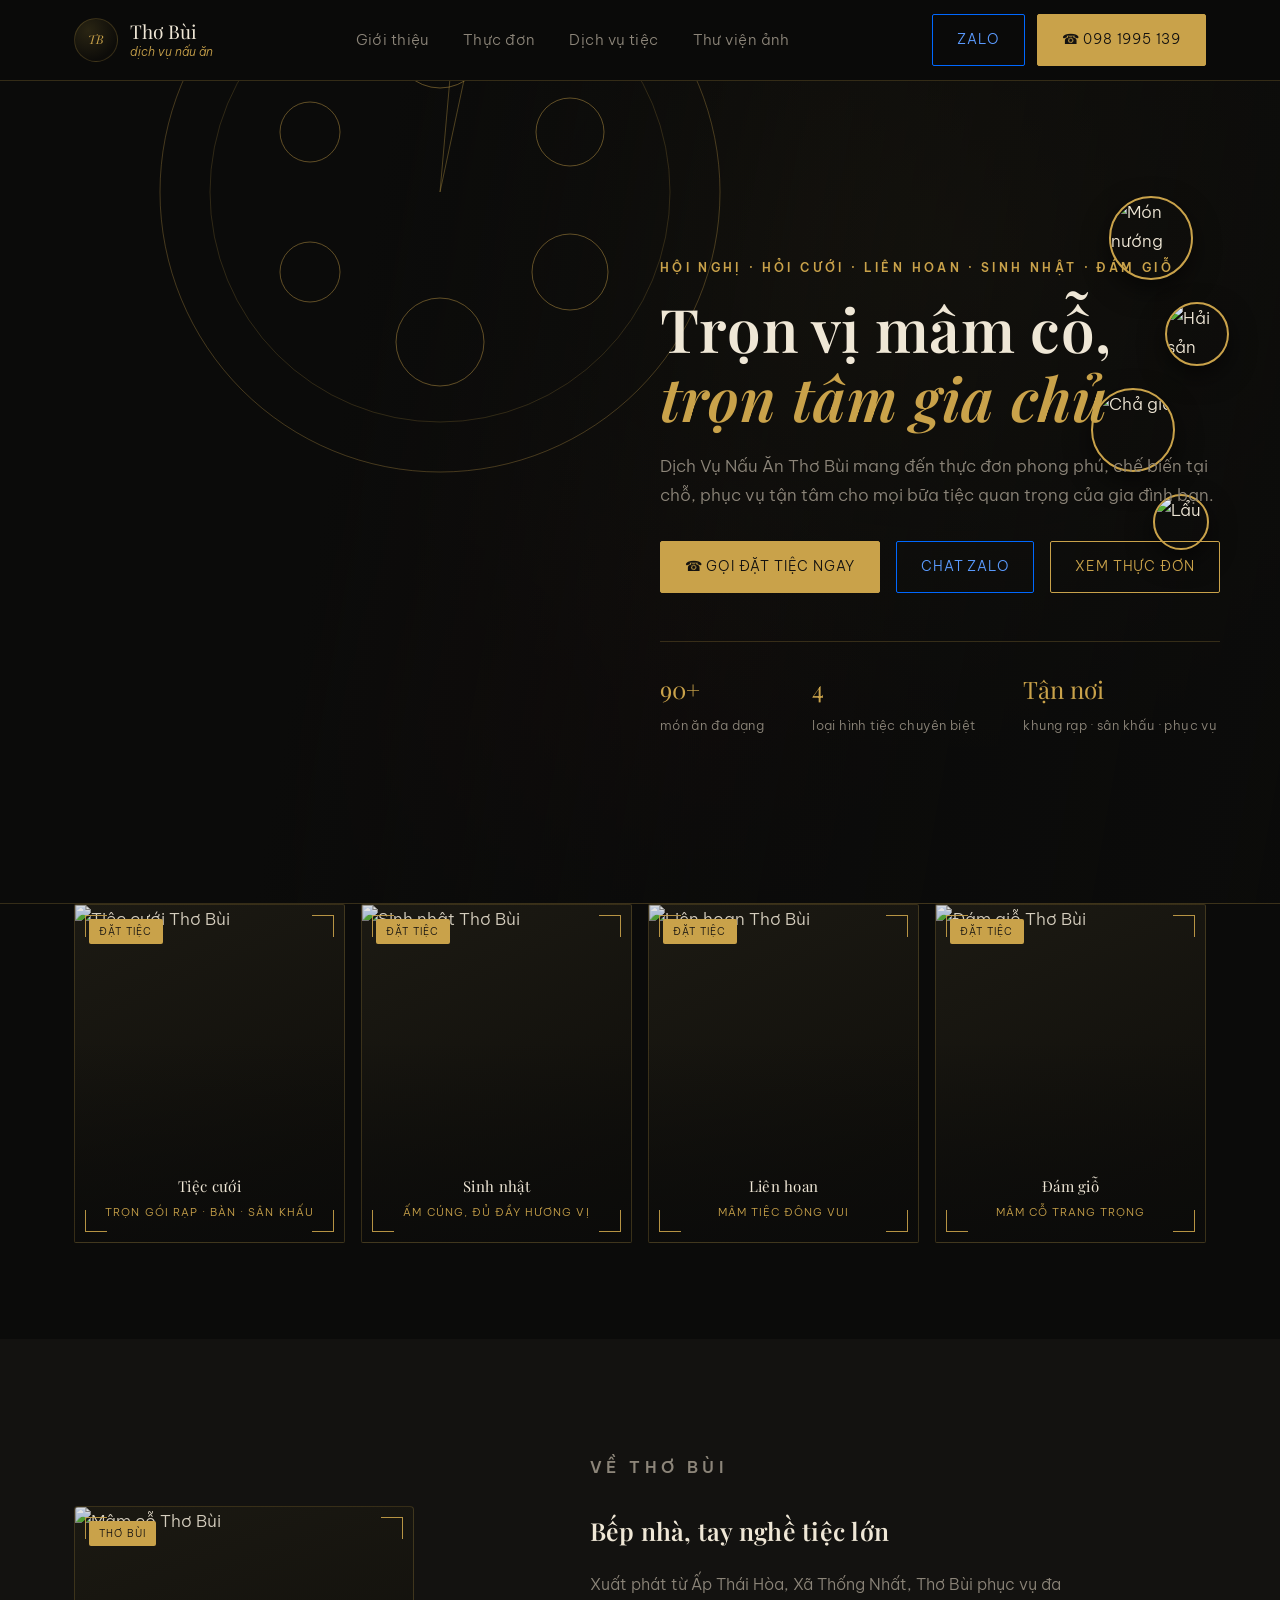
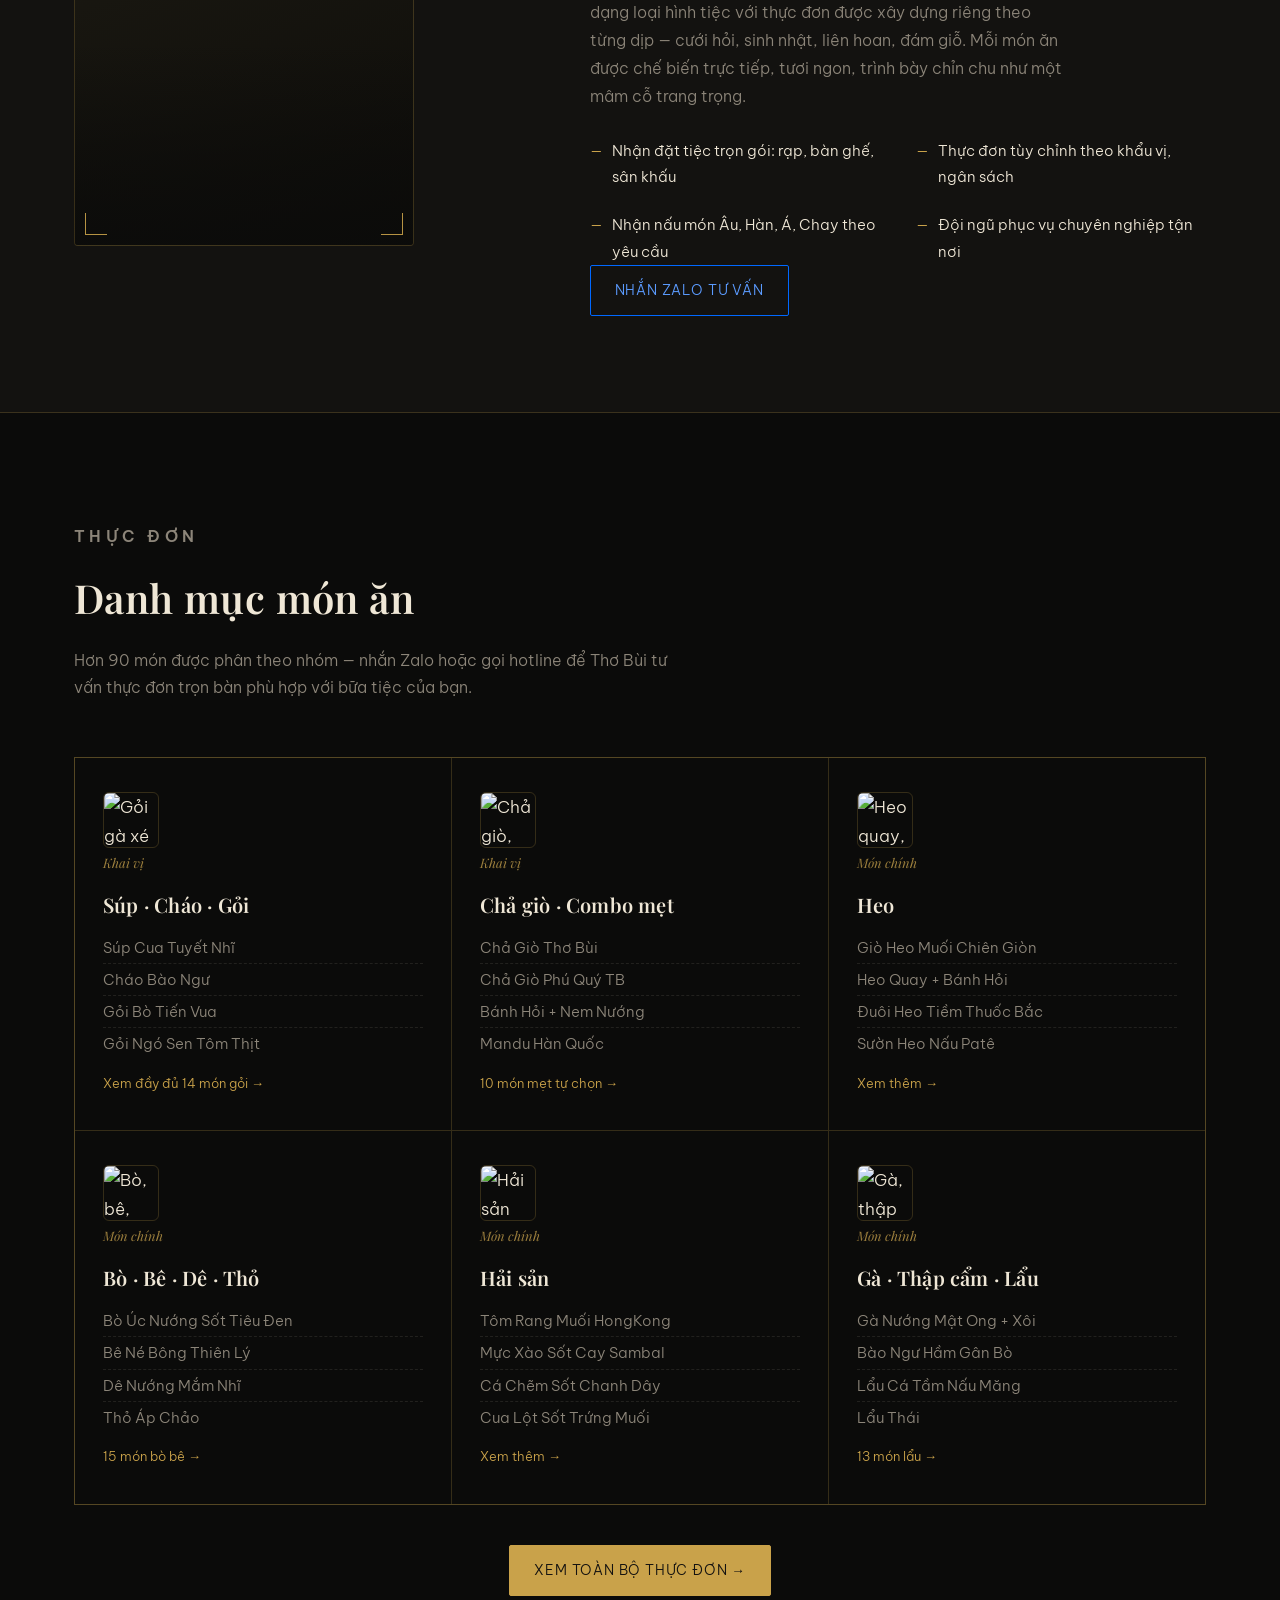
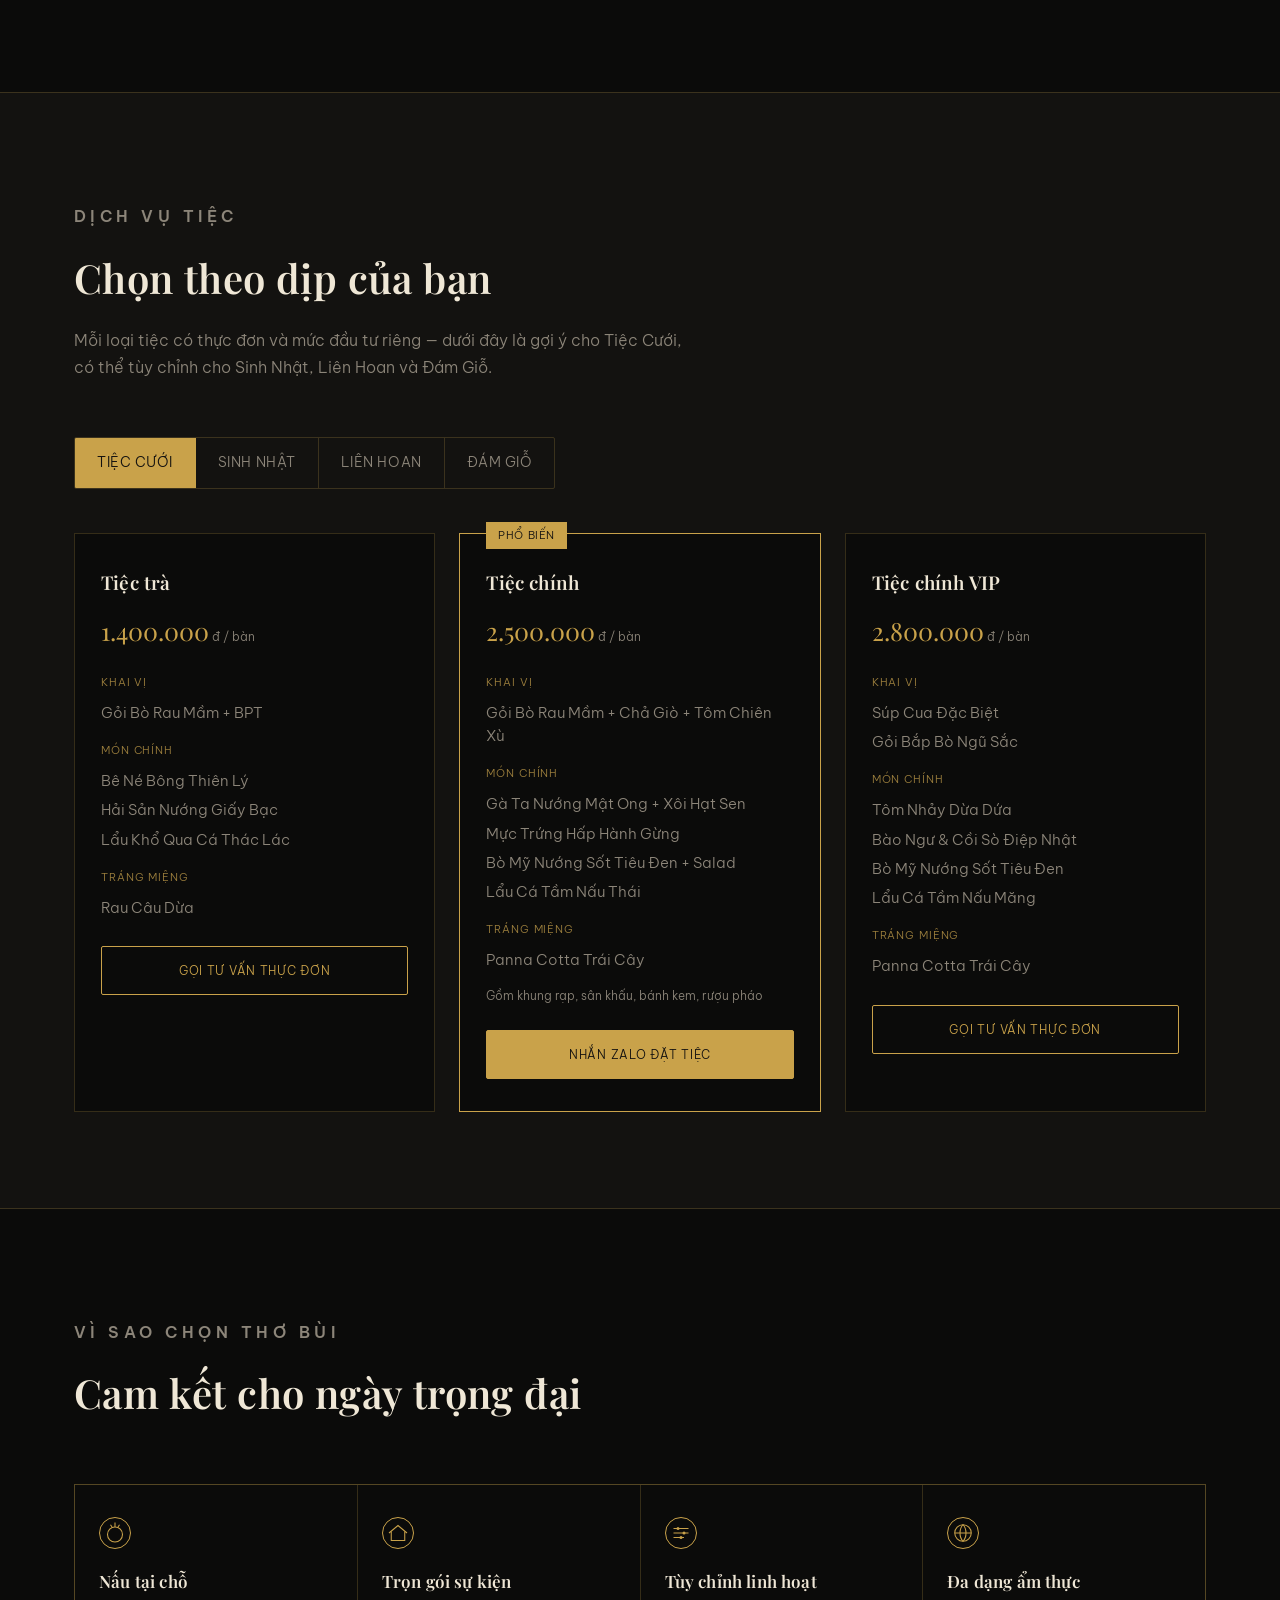
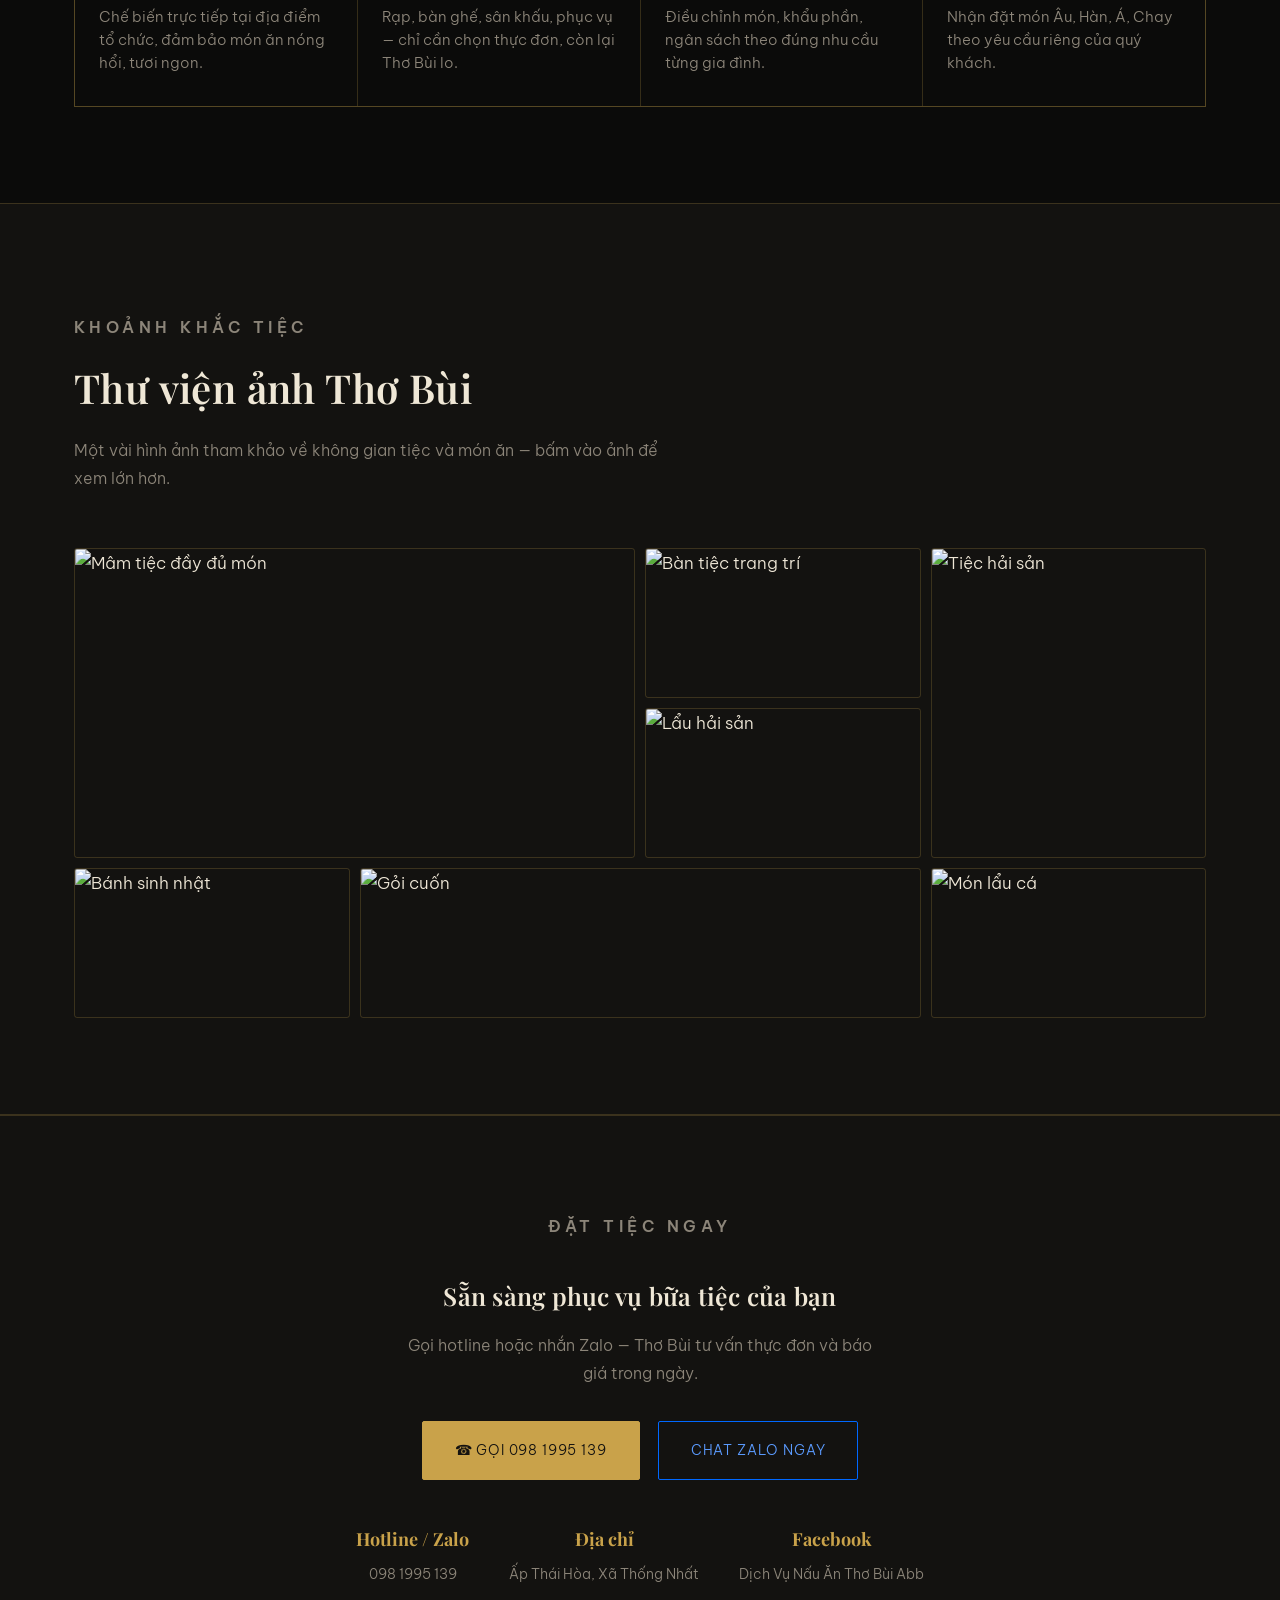
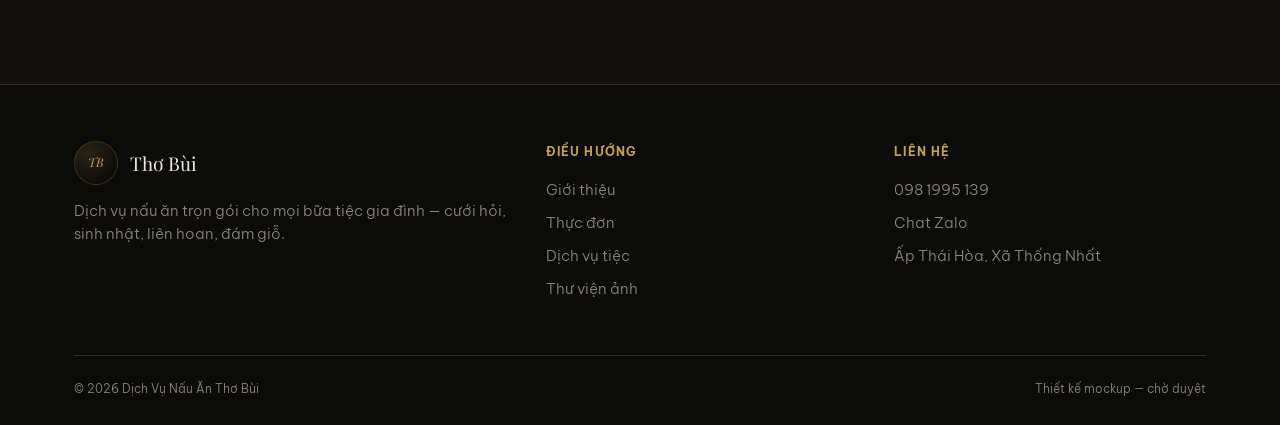
==== index.html @ a36a438a "Add files via upload" ====
<!DOCTYPE html>
<html lang="vi">
<head>
<meta charset="UTF-8">
<meta name="viewport" content="width=device-width, initial-scale=1.0">
<title>Thơ Bùi — Dịch vụ nấu ăn</title>
<link rel="icon" href="data:image/svg+xml,%3Csvg xmlns='http://www.w3.org/2000/svg' viewBox='0 0 100 100'%3E%3Crect width='100' height='100' rx='20' fill='%230d0c09'/%3E%3Ctext x='50' y='68' font-size='52' text-anchor='middle' font-family='Georgia,serif' fill='%23c9a24a'%3ET%3C/text%3E%3C/svg%3E">
<link rel="preconnect" href="https://fonts.googleapis.com">
<link href="https://fonts.googleapis.com/css2?family=Playfair+Display:ital,wght@0,500;0,600;0,700;1,500&family=Be+Vietnam+Pro:wght@300;400;500;600;700&display=swap" rel="stylesheet">
<link rel="stylesheet" href="css/style.css">
</head>
<body>

<header>
  <div class="nav wrap">
    <div class="brand">
      <div class="brand-mark"><div class="logo-mono"><svg viewBox="0 0 40 40" xmlns="http://www.w3.org/2000/svg"><text x="20" y="27" text-anchor="middle" font-family="Playfair Display, serif" font-size="18" font-style="italic" fill="#c9a24a">TB</text></svg></div></div>
      <div class="brand-text">Thơ Bùi<span>dịch vụ nấu ăn</span></div>
    </div>
    <nav class="menu" id="mobileMenu">
      <a href="#about">Giới thiệu</a>
      <a href="menu.html">Thực đơn</a>
      <a href="#services">Dịch vụ tiệc</a>
      <a href="#gallery">Thư viện ảnh</a>
    </nav>
    <div class="nav-cta">
      <a class="btn zalo" href="https://zalo.me/0981995139">Zalo</a>
      <a class="btn filled" href="tel:0981995139">☎ 098 1995 139</a>
    </div>
    <button class="icon-menu" id="menuToggle">☰</button>
  </div>
</header>

<section class="hero">
  <div class="hero-photo-bg"><img src="https://images.pexels.com/photos/36453174/pexels-photo-36453174.jpeg?auto=compress&cs=tinysrgb&w=1600" alt="Mâm tiệc Thơ Bùi"></div>
  <div class="hero-float-badges">
    <div class="float-badge"><img src="https://images.pexels.com/photos/33999512/pexels-photo-33999512.png?auto=compress&cs=tinysrgb&w=300" alt="Món nướng"></div>
    <div class="float-badge"><img src="https://images.pexels.com/photos/5949003/pexels-photo-5949003.jpeg?auto=compress&cs=tinysrgb&w=300" alt="Hải sản"></div>
    <div class="float-badge"><img src="https://images.pexels.com/photos/840216/pexels-photo-840216.jpeg?auto=compress&cs=tinysrgb&w=300" alt="Chả giò"></div>
    <div class="float-badge"><img src="https://images.pexels.com/photos/35471645/pexels-photo-35471645.jpeg?auto=compress&cs=tinysrgb&w=300" alt="Lẩu"></div>
  </div>
  <div class="grain"></div>
  <svg class="tray-motif" viewBox="0 0 600 600" fill="none" xmlns="http://www.w3.org/2000/svg" aria-hidden="true">
    <circle cx="300" cy="300" r="280" stroke="#c9a24a" stroke-opacity="0.35" stroke-width="1"/>
    <circle cx="300" cy="300" r="230" stroke="#c9a24a" stroke-opacity="0.22" stroke-width="1"/>
    <circle cx="300" cy="150" r="46" stroke="#c9a24a" stroke-opacity="0.5" stroke-width="1"/>
    <circle cx="430" cy="240" r="34" stroke="#c9a24a" stroke-opacity="0.5" stroke-width="1"/>
    <circle cx="430" cy="380" r="38" stroke="#c9a24a" stroke-opacity="0.5" stroke-width="1"/>
    <circle cx="300" cy="450" r="44" stroke="#c9a24a" stroke-opacity="0.5" stroke-width="1"/>
    <circle cx="170" cy="380" r="30" stroke="#c9a24a" stroke-opacity="0.5" stroke-width="1"/>
    <circle cx="170" cy="240" r="30" stroke="#c9a24a" stroke-opacity="0.5" stroke-width="1"/>
    <line x1="300" y1="300" x2="330" y2="160" stroke="#c9a24a" stroke-opacity="0.4" stroke-width="1"/>
    <line x1="300" y1="300" x2="313" y2="152" stroke="#c9a24a" stroke-opacity="0.4" stroke-width="1"/>
  </svg>
  <div class="wrap hero-inner">
    <p class="eyebrow">Hội nghị · Hỏi cưới · Liên hoan · Sinh nhật · Đám giỗ</p>
    <h1>Trọn vị mâm cỗ,<br><em>trọn tâm gia chủ</em></h1>
    <p class="lead">Dịch Vụ Nấu Ăn Thơ Bùi mang đến thực đơn phong phú, chế biến tại chỗ, phục vụ tận tâm cho mọi bữa tiệc quan trọng của gia đình bạn.</p>
    <div class="hero-actions">
      <a class="btn filled" href="tel:0981995139">☎ Gọi đặt tiệc ngay</a>
      <a class="btn zalo" href="https://zalo.me/0981995139">Chat Zalo</a>
      <a class="btn" href="#menu">Xem thực đơn</a>
    </div>
    <div class="hero-stats">
      <div><p>90+</p><p>món ăn đa dạng</p></div>
      <div><p>4</p><p>loại hình tiệc chuyên biệt</p></div>
      <div><p>Tận nơi</p><p>khung rạp · sân khấu · phục vụ</p></div>
    </div>
  </div>
</section>

<section style="padding:0 0 96px;">
  <div class="wrap">
    <div style="display:grid; grid-template-columns:repeat(4,1fr); gap:16px;" class="featured-strip" data-reveal>
      <a href="#services" class="photo-frame has-photo" style="aspect-ratio:4/5;">
        <span class="tag">Đặt tiệc</span>
        <img src="https://images.pexels.com/photos/19351562/pexels-photo-19351562.jpeg?auto=compress&cs=tinysrgb&w=700" alt="Tiệc cưới Thơ Bùi">
        <span class="corner tl"></span><span class="corner tr"></span><span class="corner bl"></span><span class="corner br"></span>
        <p class="frame-label">Tiệc cưới<br><span>Trọn gói rạp · bàn · sân khấu</span></p>
      </a>
      <a href="#services" class="photo-frame has-photo" style="aspect-ratio:4/5;">
        <span class="tag">Đặt tiệc</span>
        <img src="https://images.pexels.com/photos/15211704/pexels-photo-15211704.jpeg?auto=compress&cs=tinysrgb&w=700" alt="Sinh nhật Thơ Bùi">
        <span class="corner tl"></span><span class="corner tr"></span><span class="corner bl"></span><span class="corner br"></span>
        <p class="frame-label">Sinh nhật<br><span>Ấm cúng, đủ đầy hương vị</span></p>
      </a>
      <a href="#services" class="photo-frame has-photo" style="aspect-ratio:4/5;">
        <span class="tag">Đặt tiệc</span>
        <img src="https://images.pexels.com/photos/27928425/pexels-photo-27928425.jpeg?auto=compress&cs=tinysrgb&w=700" alt="Liên hoan Thơ Bùi">
        <span class="corner tl"></span><span class="corner tr"></span><span class="corner bl"></span><span class="corner br"></span>
        <p class="frame-label">Liên hoan<br><span>Mâm tiệc đông vui</span></p>
      </a>
      <a href="#services" class="photo-frame has-photo" style="aspect-ratio:4/5;">
        <span class="tag">Đặt tiệc</span>
        <img src="https://images.pexels.com/photos/30090570/pexels-photo-30090570.jpeg?auto=compress&cs=tinysrgb&w=700" alt="Đám giỗ Thơ Bùi">
        <span class="corner tl"></span><span class="corner tr"></span><span class="corner bl"></span><span class="corner br"></span>
        <p class="frame-label">Đám giỗ<br><span>Mâm cỗ trang trọng</span></p>
      </a>
    </div>
  </div>
</section>

<section class="about" id="about">
  <div class="wrap about-grid">
    <a href="#gallery" class="about-figure photo-frame has-photo" style="aspect-ratio:1/1; max-width:340px; display:block;" data-reveal>
      <span class="tag">Thơ Bùi</span>
      <img src="https://images.pexels.com/photos/30090570/pexels-photo-30090570.jpeg?auto=compress&cs=tinysrgb&w=700" alt="Mâm cỗ Thơ Bùi" style="width:100%; height:100%; object-fit:cover;">
      <span class="corner tl"></span><span class="corner tr"></span><span class="corner bl"></span><span class="corner br"></span>
    </a>
    <div class="about-copy">
      <p class="eyebrow">Về Thơ Bùi</p>
      <h2>Bếp nhà, tay nghề tiệc lớn</h2>
      <p>Xuất phát từ Ấp Thái Hòa, Xã Thống Nhất, Thơ Bùi phục vụ đa dạng loại hình tiệc với thực đơn được xây dựng riêng theo từng dịp — cưới hỏi, sinh nhật, liên hoan, đám giỗ. Mỗi món ăn được chế biến trực tiếp, tươi ngon, trình bày chỉn chu như một mâm cỗ trang trọng.</p>
      <ul class="about-facts">
        <li>Nhận đặt tiệc trọn gói: rạp, bàn ghế, sân khấu</li>
        <li>Thực đơn tùy chỉnh theo khẩu vị, ngân sách</li>
        <li>Nhận nấu món Âu, Hàn, Á, Chay theo yêu cầu</li>
        <li>Đội ngũ phục vụ chuyên nghiệp tận nơi</li>
      </ul>
      <a class="btn zalo" href="https://zalo.me/0981995139">Nhắn Zalo tư vấn</a>
    </div>
  </div>
</section>

<section id="menu">
  <div class="wrap">
    <div class="section-head">
      <p class="eyebrow">Thực đơn</p>
      <h2>Danh mục món ăn</h2>
      <p>Hơn 90 món được phân theo nhóm — nhắn Zalo hoặc gọi hotline để Thơ Bùi tư vấn thực đơn trọn bàn phù hợp với bữa tiệc của bạn.</p>
    </div>
    <div class="cat-grid" data-reveal>
      <div class="cat-card">
        <img class="cat-photo" src="https://images.pexels.com/photos/34073966/pexels-photo-34073966.jpeg?auto=compress&cs=tinysrgb&w=700" alt="Gỏi gà xé phay">
        <p class="cat-num">Khai vị</p><h3>Súp · Cháo · Gỏi</h3>
        <ul><li>Súp Cua Tuyết Nhĩ</li><li>Cháo Bào Ngư</li><li>Gỏi Bò Tiến Vua</li><li>Gỏi Ngó Sen Tôm Thịt</li></ul>
        <a class="cat-more" href="menu.html">Xem đầy đủ 14 món gỏi →</a></div>
      <div class="cat-card">
        <img class="cat-photo" src="https://images.pexels.com/photos/840216/pexels-photo-840216.jpeg?auto=compress&cs=tinysrgb&w=700" alt="Chả giò, combo mẹt">
        <p class="cat-num">Khai vị</p><h3>Chả giò · Combo mẹt</h3>
        <ul><li>Chả Giò Thơ Bùi</li><li>Chả Giò Phú Quý TB</li><li>Bánh Hỏi + Nem Nướng</li><li>Mandu Hàn Quốc</li></ul>
        <a class="cat-more" href="menu.html">10 món mẹt tự chọn →</a></div>
      <div class="cat-card">
        <img class="cat-photo" src="https://images.pexels.com/photos/33999512/pexels-photo-33999512.png?auto=compress&cs=tinysrgb&w=700" alt="Heo quay, giò heo">
        <p class="cat-num">Món chính</p><h3>Heo</h3>
        <ul><li>Giò Heo Muối Chiên Giòn</li><li>Heo Quay + Bánh Hỏi</li><li>Đuôi Heo Tiềm Thuốc Bắc</li><li>Sườn Heo Nấu Patê</li></ul>
        <a class="cat-more" href="menu.html">Xem thêm →</a></div>
      <div class="cat-card">
        <img class="cat-photo" src="https://images.pexels.com/photos/27928425/pexels-photo-27928425.jpeg?auto=compress&cs=tinysrgb&w=700" alt="Bò, bê, dê, thỏ">
        <p class="cat-num">Món chính</p><h3>Bò · Bê · Dê · Thỏ</h3>
        <ul><li>Bò Úc Nướng Sốt Tiêu Đen</li><li>Bê Né Bông Thiên Lý</li><li>Dê Nướng Mắm Nhĩ</li><li>Thỏ Áp Chảo</li></ul>
        <a class="cat-more" href="menu.html">15 món bò bê →</a></div>
      <div class="cat-card">
        <img class="cat-photo" src="https://images.pexels.com/photos/13197707/pexels-photo-13197707.jpeg?auto=compress&cs=tinysrgb&w=700" alt="Hải sản">
        <p class="cat-num">Món chính</p><h3>Hải sản</h3>
        <ul><li>Tôm Rang Muối HongKong</li><li>Mực Xào Sốt Cay Sambal</li><li>Cá Chẽm Sốt Chanh Dây</li><li>Cua Lột Sốt Trứng Muối</li></ul>
        <a class="cat-more" href="menu.html">Xem thêm →</a></div>
      <div class="cat-card">
        <img class="cat-photo" src="https://images.pexels.com/photos/17650170/pexels-photo-17650170.jpeg?auto=compress&cs=tinysrgb&w=700" alt="Gà, thập cẩm, lẩu">
        <p class="cat-num">Món chính</p><h3>Gà · Thập cẩm · Lẩu</h3>
        <ul><li>Gà Nướng Mật Ong + Xôi</li><li>Bào Ngư Hầm Gân Bò</li><li>Lẩu Cá Tầm Nấu Măng</li><li>Lẩu Thái</li></ul>
        <a class="cat-more" href="menu.html">13 món lẩu →</a></div>
    </div>
    <div style="text-align:center; margin-top:40px;">
      <a class="btn filled" href="menu.html">Xem toàn bộ thực đơn →</a>
    </div>
  </div>
</section>

<section class="services" id="services">
  <div class="wrap" data-reveal>
    <div class="section-head">
      <p class="eyebrow">Dịch vụ tiệc</p>
      <h2>Chọn theo dịp của bạn</h2>
      <p>Mỗi loại tiệc có thực đơn và mức đầu tư riêng — dưới đây là gợi ý cho Tiệc Cưới, có thể tùy chỉnh cho Sinh Nhật, Liên Hoan và Đám Giỗ.</p>
    </div>
    <div class="tabs">
      <div class="tab active">Tiệc cưới</div>
      <div class="tab">Sinh nhật</div>
      <div class="tab">Liên hoan</div>
      <div class="tab">Đám giỗ</div>
    </div>
    <div class="pkg-grid">
      <div class="pkg-card">
        <h4>Tiệc trà</h4>
        <p class="pkg-price">1.400.000<span> đ / bàn</span></p>
        <p class="grp">Khai vị</p><p class="item">Gỏi Bò Rau Mầm + BPT</p>
        <p class="grp">Món chính</p><p class="item">Bê Né Bông Thiên Lý</p><p class="item">Hải Sản Nướng Giấy Bạc</p><p class="item">Lẩu Khổ Qua Cá Thác Lác</p>
        <p class="grp">Tráng miệng</p><p class="item">Rau Câu Dừa</p>
        <a class="btn" href="tel:0981995139">Gọi tư vấn thực đơn</a>
      </div>
      <div class="pkg-card featured">
        <span class="pkg-badge">Phổ biến</span>
        <h4>Tiệc chính</h4>
        <p class="pkg-price">2.500.000<span> đ / bàn</span></p>
        <p class="grp">Khai vị</p><p class="item">Gỏi Bò Rau Mầm + Chả Giò + Tôm Chiên Xù</p>
        <p class="grp">Món chính</p><p class="item">Gà Ta Nướng Mật Ong + Xôi Hạt Sen</p><p class="item">Mực Trứng Hấp Hành Gừng</p><p class="item">Bò Mỹ Nướng Sốt Tiêu Đen + Salad</p><p class="item">Lẩu Cá Tầm Nấu Thái</p>
        <p class="grp">Tráng miệng</p><p class="item">Panna Cotta Trái Cây</p>
        <p style="font-size:12px; color:var(--stone); margin-top:10px;">Gồm khung rạp, sân khấu, bánh kem, rượu pháo</p>
        <a class="btn filled" href="https://zalo.me/0981995139">Nhắn Zalo đặt tiệc</a>
      </div>
      <div class="pkg-card">
        <h4>Tiệc chính VIP</h4>
        <p class="pkg-price">2.800.000<span> đ / bàn</span></p>
        <p class="grp">Khai vị</p><p class="item">Súp Cua Đặc Biệt</p><p class="item">Gỏi Bắp Bò Ngũ Sắc</p>
        <p class="grp">Món chính</p><p class="item">Tôm Nhảy Dừa Dứa</p><p class="item">Bào Ngư & Cồi Sò Điệp Nhật</p><p class="item">Bò Mỹ Nướng Sốt Tiêu Đen</p><p class="item">Lẩu Cá Tầm Nấu Măng</p>
        <p class="grp">Tráng miệng</p><p class="item">Panna Cotta Trái Cây</p>
        <a class="btn" href="tel:0981995139">Gọi tư vấn thực đơn</a>
      </div>
    </div>
  </div>
</section>

<section class="why">
  <div class="wrap" data-reveal>
    <div class="section-head">
      <p class="eyebrow">Vì sao chọn Thơ Bùi</p>
      <h2>Cam kết cho ngày trọng đại</h2>
    </div>
    <div class="why-grid">
      <div class="why-card"><div class="why-icon"><svg viewBox="0 0 40 40" fill="none" stroke="#c9a24a" stroke-width="1.4"><circle cx="20" cy="22" r="10"/><path d="M20 12V6M14 9l2 3M26 9l-2 3"/></svg></div><h4>Nấu tại chỗ</h4><p>Chế biến trực tiếp tại địa điểm tổ chức, đảm bảo món ăn nóng hổi, tươi ngon.</p></div>
      <div class="why-card"><div class="why-icon"><svg viewBox="0 0 40 40" fill="none" stroke="#c9a24a" stroke-width="1.4"><path d="M8 20 20 10l12 10"/><path d="M11 18v12h18V18"/></svg></div><h4>Trọn gói sự kiện</h4><p>Rạp, bàn ghế, sân khấu, phục vụ — chỉ cần chọn thực đơn, còn lại Thơ Bùi lo.</p></div>
      <div class="why-card"><div class="why-icon"><svg viewBox="0 0 40 40" fill="none" stroke="#c9a24a" stroke-width="1.4"><path d="M10 14h20M10 20h20M10 26h14"/><circle cx="16" cy="14" r="2" fill="#c9a24a" stroke="none"/><circle cx="24" cy="20" r="2" fill="#c9a24a" stroke="none"/><circle cx="20" cy="26" r="2" fill="#c9a24a" stroke="none"/></svg></div><h4>Tùy chỉnh linh hoạt</h4><p>Điều chỉnh món, khẩu phần, ngân sách theo đúng nhu cầu từng gia đình.</p></div>
      <div class="why-card"><div class="why-icon"><svg viewBox="0 0 40 40" fill="none" stroke="#c9a24a" stroke-width="1.4"><circle cx="20" cy="20" r="11"/><path d="M9 20h22M20 9c3 3 4 7 4 11s-1 8-4 11c-3-3-4-7-4-11s1-8 4-11Z"/></svg></div><h4>Đa dạng ẩm thực</h4><p>Nhận đặt món Âu, Hàn, Á, Chay theo yêu cầu riêng của quý khách.</p></div>
    </div>
  </div>
</section>

<section class="gallery" id="gallery">
  <div class="wrap" data-reveal>
    <div class="section-head">
      <p class="eyebrow">Khoảnh khắc tiệc</p>
      <h2>Thư viện ảnh Thơ Bùi</h2>
      <p>Một vài hình ảnh tham khảo về không gian tiệc và món ăn — bấm vào ảnh để xem lớn hơn.</p>
    </div>
    <div class="gallery-grid">
      <a href="https://images.pexels.com/photos/36453174/pexels-photo-36453174.jpeg?auto=compress&cs=tinysrgb&w=1600" class="wide tall" data-lightbox>
        <img src="https://images.pexels.com/photos/36453174/pexels-photo-36453174.jpeg?auto=compress&cs=tinysrgb&w=800" alt="Mâm tiệc đầy đủ món"></a>
      <a href="https://images.pexels.com/photos/19351562/pexels-photo-19351562.jpeg?auto=compress&cs=tinysrgb&w=1600" data-lightbox>
        <img src="https://images.pexels.com/photos/19351562/pexels-photo-19351562.jpeg?auto=compress&cs=tinysrgb&w=800" alt="Bàn tiệc trang trí"></a>
      <a href="https://images.pexels.com/photos/5949003/pexels-photo-5949003.jpeg?auto=compress&cs=tinysrgb&w=1600" class="tall" data-lightbox>
        <img src="https://images.pexels.com/photos/5949003/pexels-photo-5949003.jpeg?auto=compress&cs=tinysrgb&w=800" alt="Tiệc hải sản"></a>
      <a href="https://images.pexels.com/photos/35471645/pexels-photo-35471645.jpeg?auto=compress&cs=tinysrgb&w=1600" data-lightbox>
        <img src="https://images.pexels.com/photos/35471645/pexels-photo-35471645.jpeg?auto=compress&cs=tinysrgb&w=800" alt="Lẩu hải sản"></a>
      <a href="https://images.pexels.com/photos/15211704/pexels-photo-15211704.jpeg?auto=compress&cs=tinysrgb&w=1600" data-lightbox>
        <img src="https://images.pexels.com/photos/15211704/pexels-photo-15211704.jpeg?auto=compress&cs=tinysrgb&w=800" alt="Bánh sinh nhật"></a>
      <a href="https://images.pexels.com/photos/4985525/pexels-photo-4985525.jpeg?auto=compress&cs=tinysrgb&w=1600" class="wide" data-lightbox>
        <img src="https://images.pexels.com/photos/4985525/pexels-photo-4985525.jpeg?auto=compress&cs=tinysrgb&w=800" alt="Gỏi cuốn"></a>
      <a href="https://images.pexels.com/photos/38605312/pexels-photo-38605312.jpeg?auto=compress&cs=tinysrgb&w=1600" data-lightbox>
        <img src="https://images.pexels.com/photos/38605312/pexels-photo-38605312.jpeg?auto=compress&cs=tinysrgb&w=800" alt="Món lẩu cá"></a>
    </div>
  </div>
</section>

<div class="lightbox" id="lightbox">
  <div class="lightbox-close" id="lightboxClose">✕</div>
  <img src="" alt="" id="lightboxImg">
</div>

<section class="cta-band" id="contact">
  <div class="wrap" data-reveal>
    <p class="eyebrow">Đặt tiệc ngay</p>
    <h2>Sẵn sàng phục vụ bữa tiệc của bạn</h2>
    <p>Gọi hotline hoặc nhắn Zalo — Thơ Bùi tư vấn thực đơn và báo giá trong ngày.</p>
    <div class="cta-buttons">
      <a class="btn filled" href="tel:0981995139">☎ Gọi 098 1995 139</a>
      <a class="btn zalo" href="https://zalo.me/0981995139">Chat Zalo ngay</a>
    </div>
    <div class="contact-quick">
      <div class="quick-item"><b>Hotline / Zalo</b><span>098 1995 139</span></div>
      <div class="quick-item"><b>Địa chỉ</b><span>Ấp Thái Hòa, Xã Thống Nhất</span></div>
      <div class="quick-item"><b>Facebook</b><span>Dịch Vụ Nấu Ăn Thơ Bùi Abb</span></div>
    </div>
  </div>
</section>

<footer>
  <div class="wrap">
    <div class="foot-grid">
      <div>
        <div class="brand" style="margin-bottom:14px;">
          <div class="brand-mark"><div class="logo-mono"><svg viewBox="0 0 40 40" xmlns="http://www.w3.org/2000/svg"><text x="20" y="27" text-anchor="middle" font-family="Playfair Display, serif" font-size="18" font-style="italic" fill="#c9a24a">TB</text></svg></div></div>
          <div class="brand-text">Thơ Bùi</div>
        </div>
        <p>Dịch vụ nấu ăn trọn gói cho mọi bữa tiệc gia đình — cưới hỏi, sinh nhật, liên hoan, đám giỗ.</p>
      </div>
      <div>
        <h5>Điều hướng</h5>
        <a href="#about">Giới thiệu</a>
        <a href="#menu">Thực đơn</a>
        <a href="#services">Dịch vụ tiệc</a>
        <a href="#gallery">Thư viện ảnh</a>
      </div>
      <div>
        <h5>Liên hệ</h5>
        <a href="tel:0981995139">098 1995 139</a>
        <a href="https://zalo.me/0981995139">Chat Zalo</a>
        <a href="#">Ấp Thái Hòa, Xã Thống Nhất</a>
      </div>
    </div>
    <div class="foot-bottom">
      <span>© 2026 Dịch Vụ Nấu Ăn Thơ Bùi</span>
      <span>Thiết kế mockup — chờ duyệt</span>
    </div>
  </div>
</footer>

<div class="sticky-bar">
  <div class="sticky-bar-inner">
    <a class="call" href="tel:0981995139">☎ Gọi ngay</a>
    <a class="zalo" href="https://zalo.me/0981995139">Chat Zalo</a>
  </div>
</div>

<script src="js/main.js"></script>

</body>
</html>
---- css/style.css ----
:root{
    --bg: #0b0b0a;
    --bg-alt: #131210;
    --card: #17150f;
    --gold: #c9a24a;
    --gold-soft: #9c7f3d;
    --red: #cc302a;
    --ivory: #efe7d6;
    --stone: #8c8579;
    --line: rgba(201,162,74,0.22);
  }
  *{box-sizing:border-box; margin:0; padding:0;}
  body{background:var(--bg); color:var(--ivory); font-family:'Be Vietnam Pro', sans-serif; font-weight:300; line-height:1.75; font-size:16.5px; -webkit-text-size-adjust:100%;}
  h1,h2,h3,h4{font-family:'Playfair Display', serif; font-weight:600; color:var(--ivory); letter-spacing:0.01em;}
  a{color:inherit; text-decoration:none;}
  img{max-width:100%; display:block;}
  .wrap{max-width:1180px; margin:0 auto; padding:0 24px;}
  .eyebrow{font-size:12px; letter-spacing:0.28em; text-transform:uppercase; color:var(--gold); font-weight:600;}

  .preview-note{background:var(--red); color:#fff; text-align:center; font-size:13px; padding:8px 16px;}

  header{position:sticky; top:0; z-index:50; background:rgba(11,11,10,0.92); backdrop-filter:blur(6px); border-bottom:1px solid var(--line);}
  .nav{display:flex; align-items:center; justify-content:space-between; padding:14px 24px;}
  .brand{display:flex; align-items:center; gap:12px;}
  .brand-mark{width:44px; height:44px;}
  .brand-mark img{width:100%; height:100%; object-fit:contain;}
  .brand-text{font-family:'Playfair Display', serif; font-size:19px; color:var(--ivory); line-height:1.2;}
  .brand-text span{display:block; color:var(--gold); font-style:italic; font-size:12px; font-family:'Be Vietnam Pro',sans-serif; margin-top:2px;}
  nav.menu{display:flex; gap:34px; font-size:14.5px; letter-spacing:0.03em;}
  nav.menu a{color:var(--stone); transition:color .2s;}
  nav.menu a:hover{color:var(--gold);}
  .nav-cta{display:flex; align-items:center; gap:12px;}
  .btn{display:inline-flex; align-items:center; gap:8px; padding:13px 24px; font-size:13.5px; letter-spacing:0.06em; text-transform:uppercase; border:1px solid var(--gold); color:var(--gold); border-radius:2px; transition:all .25s; cursor:pointer;}
  .btn:hover{background:var(--gold); color:#141210;}
  .btn.filled{background:var(--gold); color:#141210;}
  .btn.filled:hover{background:transparent; color:var(--gold);}
  .btn.zalo{border-color:#0068ff; color:#5b9bff;}
  .btn.zalo:hover{background:#0068ff; color:#fff;}
  .icon-menu{display:none; font-size:22px; color:var(--gold); cursor:pointer; background:none; border:none;}

  .hero{position:relative; min-height:82vh; display:flex; align-items:center;
    background:radial-gradient(ellipse at 75% 20%, rgba(201,162,74,0.10), transparent 55%),
      radial-gradient(ellipse at 15% 80%, rgba(204,48,42,0.10), transparent 50%), var(--bg);
    overflow:hidden; border-bottom:1px solid var(--line);}
  .tray-motif{position:absolute; right:-140px; top:50%; transform:translateY(-50%); width:600px; height:600px; opacity:0.9;}
  .grain{position:absolute; inset:0; opacity:0.5; pointer-events:none;
    background-image:radial-gradient(rgba(201,162,74,0.10) 1px, transparent 1px);
    background-size:26px 26px;}

  .cat-icon{width:34px; height:34px; margin-bottom:4px;}
  .cat-icon svg{width:100%; height:100%;}
  .why-icon{width:34px; height:34px; border:none; margin-bottom:18px;}
  .why-icon svg{width:100%; height:100%;}

  .divider-orn{display:flex; align-items:center; gap:14px; margin:0 0 44px;}
  .divider-orn::before,.divider-orn::after{content:""; flex:1; height:1px; background:var(--line);}
  .divider-orn i{width:7px; height:7px; border:1px solid var(--gold); transform:rotate(45deg);}

  .photo-frame{position:relative; border:1px solid var(--line); border-radius:2px; background:linear-gradient(155deg,#1c1a13,#0d0c09);
    display:flex; flex-direction:column; align-items:center; justify-content:center; gap:14px; overflow:hidden;}
  .photo-frame .corner{position:absolute; width:22px; height:22px; border-color:var(--gold); opacity:0.9;}
  .photo-frame .corner.tl{top:10px; left:10px; border-top:1px solid var(--gold); border-left:1px solid var(--gold);}
  .photo-frame .corner.tr{top:10px; right:10px; border-top:1px solid var(--gold); border-right:1px solid var(--gold);}
  .photo-frame .corner.bl{bottom:10px; left:10px; border-bottom:1px solid var(--gold); border-left:1px solid var(--gold);}
  .photo-frame .corner.br{bottom:10px; right:10px; border-bottom:1px solid var(--gold); border-right:1px solid var(--gold);}
  .photo-frame .frame-icon{width:40px; height:40px; opacity:0.85;}
  .photo-frame .frame-icon svg{width:100%; height:100%;}
  .photo-frame .frame-label{font-size:11px; letter-spacing:0.1em; text-transform:uppercase; color:var(--stone); text-align:center; padding:0 20px;}
  .photo-frame.has-photo{padding:0; justify-content:flex-end;}
  .photo-frame.has-photo img{position:absolute; inset:0; width:100%; height:100%; object-fit:cover; opacity:0.88; transition:transform .5s ease, opacity .3s ease;}
  .photo-frame.has-photo:hover img{transform:scale(1.06); opacity:1;}
  .photo-frame.has-photo::after{content:""; position:absolute; inset:0; background:linear-gradient(180deg, rgba(11,11,10,0) 40%, rgba(11,11,10,0.88) 100%);}
  .photo-frame.has-photo .frame-label{position:relative; z-index:2; padding:0 0 20px; color:var(--ivory); font-family:'Playfair Display',serif; font-size:15px; letter-spacing:0.02em; text-transform:none;}
  .photo-frame.has-photo .frame-label span{display:block; font-family:'Be Vietnam Pro',sans-serif; font-size:10.5px; letter-spacing:0.1em; text-transform:uppercase; color:var(--gold); margin-top:4px;}
  .photo-frame.has-photo .corner{z-index:2;}
  .hero-inner{position:relative; z-index:2; padding:80px 0 70px;}
  .hero h1{font-size:clamp(34px,5.2vw,60px); line-height:1.15; max-width:800px; margin:16px 0 20px;}
  .hero h1 em{font-style:italic; color:var(--gold);}
  .hero p.lead{max-width:560px; color:var(--stone); font-size:17px; line-height:1.7; margin-bottom:32px;}
  .hero-actions{display:flex; flex-wrap:wrap; gap:16px; margin-bottom:48px;}
  .hero-stats{display:flex; gap:48px; border-top:1px solid var(--line); padding-top:26px; max-width:620px; flex-wrap:wrap;}
  .hero-stats div p:first-child{font-family:'Playfair Display', serif; font-size:24px; color:var(--gold);}
  .hero-stats div p:last-child{font-size:13px; color:var(--stone); letter-spacing:0.03em; margin-top:4px;}

  section{padding:96px 0;}
  .section-head{max-width:620px; margin-bottom:56px;}
  .section-head h2{font-size:clamp(26px,3.2vw,40px); margin-top:12px;}
  .section-head p{color:var(--stone); margin-top:14px; font-size:16px; line-height:1.7;}

  .about{border-bottom:1px solid var(--line); background:var(--bg-alt);}
  .about-grid{display:grid; grid-template-columns:0.85fr 1.15fr; gap:60px; align-items:center;}
  .about-figure{aspect-ratio:1/1; max-width:340px; border:1px solid var(--line); border-radius:4px; background:linear-gradient(160deg,#1b1912,#0d0c09); display:flex; align-items:center; justify-content:center; padding:40px;}
  .about-copy p{color:var(--stone); font-size:16px; line-height:1.75; margin:18px 0 28px; max-width:480px;}
  .about-facts{display:grid; grid-template-columns:1fr 1fr; gap:22px 36px;}
  .about-facts li{list-style:none; font-size:15px; color:var(--ivory); padding-left:22px; position:relative;}
  .about-facts li::before{content:"—"; position:absolute; left:0; color:var(--gold);}

  .cat-grid{display:grid; grid-template-columns:repeat(3,1fr); gap:1px; background:var(--line); border:1px solid var(--line);}
  .cat-card{background:var(--bg); padding:34px 28px; transition:background .25s;}
  .cat-card:hover{background:var(--card);}
  .cat-num{font-family:'Playfair Display',serif; font-style:italic; color:var(--gold-soft); font-size:13px;}
  .cat-card h3{font-size:20px; margin:12px 0 10px;}
  .cat-card ul{list-style:none; font-size:14.5px; color:var(--stone); line-height:1.6;}
  .cat-card li{padding:4px 0; border-top:1px dashed rgba(140,133,121,0.18);}
  .cat-card li:first-child{border-top:none;}
  .cat-more{color:var(--gold); font-size:13px; margin-top:12px; display:inline-block;}
  .cat-photo{width:56px; height:56px; border-radius:6px; object-fit:cover; margin-bottom:4px; border:1px solid var(--line);}

  .services{background:var(--bg-alt); border-top:1px solid var(--line); border-bottom:1px solid var(--line);}
  .tabs{display:flex; flex-wrap:wrap; gap:0; border:1px solid var(--line); width:fit-content; margin-bottom:44px; border-radius:2px; overflow:hidden;}
  .tab{padding:13px 22px; font-size:13.5px; letter-spacing:0.04em; text-transform:uppercase; color:var(--stone); cursor:pointer; border-right:1px solid var(--line);}
  .tab:last-child{border-right:none;}
  .tab.active{background:var(--gold); color:#141210;}
  .pkg-grid{display:grid; grid-template-columns:repeat(3,1fr); gap:24px;}
  .pkg-card{border:1px solid var(--line); padding:32px 26px; position:relative; background:var(--bg);}
  .pkg-card.featured{border-color:var(--gold);}
  .pkg-badge{position:absolute; top:-12px; left:26px; background:var(--gold); color:#141210; font-size:11px; letter-spacing:0.05em; padding:4px 12px; text-transform:uppercase;}
  .pkg-card h4{font-size:19px; margin-bottom:6px;}
  .pkg-price{font-family:'Playfair Display',serif; color:var(--gold); font-size:25px; margin:10px 0 20px;}
  .pkg-price span{font-size:12px; color:var(--stone); font-family:'Be Vietnam Pro',sans-serif;}
  .pkg-card .grp{font-size:11px; letter-spacing:0.08em; text-transform:uppercase; color:var(--gold-soft); margin:14px 0 6px;}
  .pkg-card p.item{font-size:14.5px; color:var(--stone); padding:3px 0; line-height:1.6;}
  .pkg-card .btn{width:100%; text-align:center; justify-content:center; margin-top:24px; font-size:12px;}

  .why-grid{display:grid; grid-template-columns:repeat(4,1fr); gap:1px; background:var(--line); border:1px solid var(--line);}
  .why-card{background:var(--bg); padding:32px 24px;}
  .why-icon{width:32px; height:32px; border:1px solid var(--gold); border-radius:50%; margin-bottom:18px;}
  .why-card h4{font-size:17px; margin-bottom:8px;}
  .why-card p{font-size:14.5px; color:var(--stone); line-height:1.6;}

  .cta-band{background:var(--bg-alt); border-top:1px solid var(--line);}
  .cta-band .wrap{text-align:center;}
  .cta-band h2{max-width:560px; margin:0 auto 14px;}
  .cta-band p{color:var(--stone); max-width:480px; margin:0 auto 34px; font-size:16px;}
  .cta-buttons{display:flex; justify-content:center; gap:18px; flex-wrap:wrap;}
  .cta-buttons .btn{padding:16px 32px; font-size:14px;}
  .contact-quick{display:flex; justify-content:center; gap:40px; margin-top:44px; flex-wrap:wrap;}
  .quick-item{text-align:center;}
  .quick-item b{display:block; font-family:'Playfair Display',serif; color:var(--gold); font-size:18px; margin-bottom:4px;}
  .quick-item span{font-size:14px; color:var(--stone);}

  footer{padding:56px 0 26px; border-top:1px solid var(--line);}
  .foot-grid{display:grid; grid-template-columns:1.4fr 1fr 1fr; gap:36px; margin-bottom:44px;}
  .foot-grid h5{font-size:12px; letter-spacing:0.1em; text-transform:uppercase; color:var(--gold); margin-bottom:16px;}
  .foot-grid p, .foot-grid a{display:block; font-size:14.5px; color:var(--stone); margin-bottom:10px; line-height:1.6;}
  .foot-bottom{display:flex; justify-content:space-between; flex-wrap:wrap; gap:10px; padding-top:22px; border-top:1px solid var(--line); font-size:12px; color:var(--stone);}

  .sticky-bar{position:fixed; bottom:0; left:0; right:0; z-index:60; display:none; background:var(--bg-alt); border-top:1px solid var(--line);}
  .sticky-bar-inner{display:flex;}
  .sticky-bar a{flex:1; text-align:center; padding:16px 0; font-size:14px; letter-spacing:0.03em; text-transform:uppercase;}
  .sticky-bar a.call{color:var(--ivory); background:var(--red);}
  .sticky-bar a.zalo{color:#fff; background:#0068ff;}

  @media(max-width:900px){
    nav.menu{position:fixed; top:73px; left:0; right:0; bottom:0; background:var(--bg); flex-direction:column; padding:32px 24px; gap:8px; font-size:18px; transform:translateX(100%); transition:transform .3s; z-index:49; overflow-y:auto;}
    nav.menu a{padding:14px 4px; border-bottom:1px dashed var(--line); display:block;}
    nav.menu.open{transform:translateX(0);}
    .icon-menu{display:block; font-size:26px;}
    .nav-cta{display:none;}
    .about-grid{grid-template-columns:1fr; gap:36px;}
    .about-figure{max-width:260px; margin:0 auto;}
    .cat-grid, .why-grid{grid-template-columns:1fr 1fr;}
    .featured-strip{grid-template-columns:1fr 1fr !important;}
    .pkg-grid{grid-template-columns:1fr;}
    .hero-stats{gap:24px;}
    .foot-grid{grid-template-columns:1fr;}
    section{padding:64px 0;}
    body{padding-bottom:58px; font-size:17px;}
    .sticky-bar{display:block;}
    .sticky-bar a{font-size:15px; padding:18px 0;}
    .hero p.lead{font-size:16.5px;}
    .btn{padding:14px 22px; font-size:14px;}
  }
  @media(max-width:520px){
    .cat-grid, .why-grid{grid-template-columns:1fr;}
    body{font-size:17.5px;}
    .wrap{padding:0 18px;}
    .hero{min-height:auto; padding-top:8px;}
    .hero-inner{padding:52px 0 44px;}
    .hero h1{font-size:clamp(30px,8vw,40px); line-height:1.2;}
    .hero p.lead{font-size:17px;}
    .hero-actions{flex-direction:column; align-items:stretch; gap:12px;}
    .hero-actions .btn{width:100%; justify-content:center; padding:16px 20px;}
    .hero-stats{gap:18px 28px;}
    .hero-stats div p:first-child{font-size:22px;}
    .hero-stats div p:last-child{font-size:13.5px;}
    section{padding:52px 0;}
    .section-head h2{font-size:clamp(24px,7vw,32px);}
    .section-head p{font-size:16px;}
    .cat-card{padding:26px 20px;}
    .cat-card h3{font-size:19px;}
    .cat-photo{width:64px; height:64px;}
    .pkg-card{padding:26px 20px;}
    .tabs{width:100%; overflow-x:auto; -webkit-overflow-scrolling:touch; flex-wrap:nowrap;}
    .tab{white-space:nowrap;}
    .cta-buttons{flex-direction:column; align-items:stretch;}
    .cta-buttons .btn{width:100%; justify-content:center;}
    .contact-quick{gap:26px 20px;}
    .gallery-grid{grid-template-columns:1fr 1fr; grid-auto-rows:120px;}
    .gallery-grid a.wide{grid-column:span 2;}
    .featured-strip{grid-template-columns:1fr 1fr !important; gap:10px !important;}
    .about-facts{grid-template-columns:1fr;}
  }

/* ===== Trang nội dung (menu.html và các trang con khác) ===== */
.back-link{font-size:13px; color:var(--stone); display:flex; align-items:center; gap:6px;}
.back-link:hover{color:var(--gold);}

.page-hero{padding:64px 0 40px; border-bottom:1px solid var(--line); background:var(--bg-alt);}
.page-hero h1{font-size:clamp(30px,4vw,46px); margin:14px 0 12px;}
.page-hero p{color:var(--stone); max-width:560px; font-size:16px; line-height:1.7;}

.toc{display:flex; flex-wrap:wrap; justify-content:center; gap:10px; padding:22px 0; position:sticky; top:70px; background:var(--bg); z-index:40; border-bottom:1px solid var(--line);}
.toc a{font-size:13px; letter-spacing:0.03em; text-transform:uppercase; color:var(--stone); border:1px solid var(--line); padding:9px 15px; border-radius:2px; transition:.2s;}
.toc a:hover{color:var(--gold); border-color:var(--gold);}

.menu-section{padding:56px 0; border-bottom:1px solid var(--line);}
.menu-section-head{display:flex; align-items:baseline; gap:16px; margin-bottom:28px;}
.menu-section-head h2{font-size:25px;}
.menu-section-head span{font-size:12px; color:var(--gold-soft); letter-spacing:0.06em; text-transform:uppercase;}

.subgroup{margin-bottom:30px;}
.subgroup h3{font-size:15px; color:var(--gold); letter-spacing:0.05em; text-transform:uppercase; margin-bottom:14px; font-family:'Be Vietnam Pro',sans-serif; font-weight:500;}
.dish-grid{display:grid; grid-template-columns:1fr 1fr; gap:0 32px;}
.dish{display:flex; align-items:baseline; gap:10px; padding:10px 0; border-top:1px dashed rgba(140,133,121,0.18); font-size:15.5px; line-height:1.5;}
.dish:nth-child(1),.dish:nth-child(2){border-top:none;}
.dish::before{content:"›"; color:var(--gold-soft); font-size:13px;}

.note-box{margin-top:20px; padding:18px 22px; border:1px solid var(--line); font-size:14.5px; color:var(--stone); border-radius:2px; line-height:1.6;}
.note-box b{color:var(--gold);}

@media(max-width:700px){
  .dish-grid{grid-template-columns:1fr;}
  .dish:nth-child(2){border-top:1px dashed rgba(140,133,121,0.18);}
  .dish{font-size:16px; padding:12px 0;}
  .toc{top:64px; overflow-x:auto; flex-wrap:nowrap; -webkit-overflow-scrolling:touch;}
  .toc a{white-space:nowrap; font-size:13.5px; padding:10px 16px;}
  .menu-section{padding:40px 0;}
  .menu-section-head h2{font-size:22px;}
  .menu-section-head{flex-wrap:wrap; gap:8px 16px;}
  .page-hero{padding:48px 0 32px;}
  .page-hero h1{font-size:clamp(26px,7vw,36px);}
  .page-hero p{font-size:15.5px;}
}

/* ===== Logo monogram (placeholder cho tới khi có logo thật) ===== */
.logo-mono{width:100%; height:100%; display:flex; align-items:center; justify-content:center; border-radius:50%; background:radial-gradient(circle at 32% 28%, #2a2513, #0d0c09 72%); border:1px solid var(--line);}
.logo-mono svg{width:64%; height:64%;}

/* ===== Hero: ảnh nền + badge ảnh nổi ===== */
.hero-photo-bg{position:absolute; inset:0; z-index:0;}
.hero-photo-bg img{width:100%; height:100%; object-fit:cover; opacity:0.24; filter:saturate(0.9) contrast(1.05);}
.hero-photo-bg::after{content:""; position:absolute; inset:0; background:linear-gradient(100deg, var(--bg) 28%, rgba(11,11,10,0.55) 58%, rgba(11,11,10,0.88) 100%), linear-gradient(0deg, var(--bg) 0%, transparent 22%);}
.hero .tray-motif, .hero .grain, .hero-inner{position:relative; z-index:2;}

.hero-float-badges{position:absolute; right:4%; top:14%; z-index:2; display:flex; flex-direction:column; gap:22px;}
.float-badge{width:84px; height:84px; border-radius:50%; overflow:hidden; border:2px solid var(--gold); box-shadow:0 10px 26px rgba(0,0,0,0.55); animation:bob 5s ease-in-out infinite;}
.float-badge img{width:100%; height:100%; object-fit:cover;}
.float-badge:nth-child(2){margin-left:56px; animation-delay:1.1s; width:64px; height:64px;}
.float-badge:nth-child(3){margin-left:-18px; animation-delay:2.2s;}
.float-badge:nth-child(4){margin-left:44px; animation-delay:3.1s; width:56px; height:56px;}
@keyframes bob{0%,100%{transform:translateY(0);}50%{transform:translateY(-14px);}}
@media(max-width:1100px){.hero-float-badges{display:none;}}

/* ===== Event/photo-frame: hiệu ứng ánh vàng quét khi hover ===== */
.photo-frame.has-photo{position:relative;}
.photo-frame.has-photo::before{content:""; position:absolute; inset:0; z-index:3; background:linear-gradient(115deg, transparent 30%, rgba(201,162,74,0.35) 48%, transparent 66%); transform:translateX(-120%); transition:transform .7s ease; pointer-events:none;}
.photo-frame.has-photo:hover::before{transform:translateX(120%);}
.photo-frame.has-photo .tag{position:absolute; top:14px; left:14px; z-index:2; font-size:10px; letter-spacing:0.12em; text-transform:uppercase; color:#141210; background:var(--gold); padding:4px 10px; border-radius:2px;}

/* ===== Thư viện ảnh + lightbox ===== */
.gallery{background:var(--bg-alt); border-top:1px solid var(--line); border-bottom:1px solid var(--line);}
.gallery-grid{display:grid; grid-template-columns:repeat(4,1fr); grid-auto-rows:150px; gap:10px;}
.gallery-grid a{position:relative; overflow:hidden; border-radius:3px; border:1px solid var(--line); display:block; cursor:zoom-in;}
.gallery-grid a img{width:100%; height:100%; object-fit:cover; transition:transform .6s ease, filter .4s ease; filter:saturate(0.95);}
.gallery-grid a:hover img{transform:scale(1.12); filter:saturate(1.1) brightness(1.05);}
.gallery-grid a::after{content:"";position:absolute; inset:0; background:linear-gradient(200deg, rgba(201,162,74,0) 60%, rgba(201,162,74,0.28) 100%); opacity:0; transition:opacity .35s;}
.gallery-grid a:hover::after{opacity:1;}
.gallery-grid a.tall{grid-row:span 2;}
.gallery-grid a.wide{grid-column:span 2;}
@media(min-width:521px) and (max-width:900px){.gallery-grid{grid-template-columns:repeat(2,1fr); grid-auto-rows:130px;}}

.lightbox{position:fixed; inset:0; z-index:200; background:rgba(6,6,5,0.94); display:none; align-items:center; justify-content:center; padding:28px;}
.lightbox.open{display:flex;}
.lightbox img{max-width:min(920px,92vw); max-height:86vh; border:1px solid var(--line); border-radius:3px; box-shadow:0 20px 60px rgba(0,0,0,0.6);}
.lightbox-close{position:absolute; top:22px; right:26px; width:42px; height:42px; border:1px solid var(--gold); color:var(--gold); border-radius:50%; display:flex; align-items:center; justify-content:center; font-size:20px; cursor:pointer; background:rgba(0,0,0,0.4);}
.lightbox-close:hover{background:var(--gold); color:#141210;}

/* ===== Scroll reveal ===== */
[data-reveal]{opacity:0; transform:translateY(26px); transition:opacity .7s ease, transform .7s ease;}
[data-reveal].in{opacity:1; transform:translateY(0);}
[data-reveal="fade"]{transform:none;}

/* ===== Nút phát sáng nhẹ (glow) ===== */
.btn.filled{position:relative; box-shadow:0 0 0 rgba(201,162,74,0);}
.btn.filled:not(:hover){animation:glow 3.2s ease-in-out infinite;}
@keyframes glow{0%,100%{box-shadow:0 0 0 rgba(201,162,74,0);}50%{box-shadow:0 0 18px rgba(201,162,74,0.45);}}

/* ===== Ảnh nền cho page-hero (menu.html) ===== */
.page-hero{position:relative; overflow:hidden;}
.page-hero-bg{position:absolute; inset:0; z-index:0;}
.page-hero-bg img{width:100%; height:100%; object-fit:cover; opacity:0.22;}
.page-hero-bg::after{content:""; position:absolute; inset:0; background:linear-gradient(100deg, var(--bg-alt) 30%, rgba(19,18,16,0.55) 60%, rgba(19,18,16,0.9) 100%);}
.page-hero .wrap{position:relative; z-index:1;}

/* ===== Section watermark ảnh nhỏ trang trí ===== */
.section-thumb-row{display:flex; gap:8px; margin-top:18px;}
.section-thumb-row img{width:52px; height:52px; object-fit:cover; border-radius:50%; border:1px solid var(--line);}
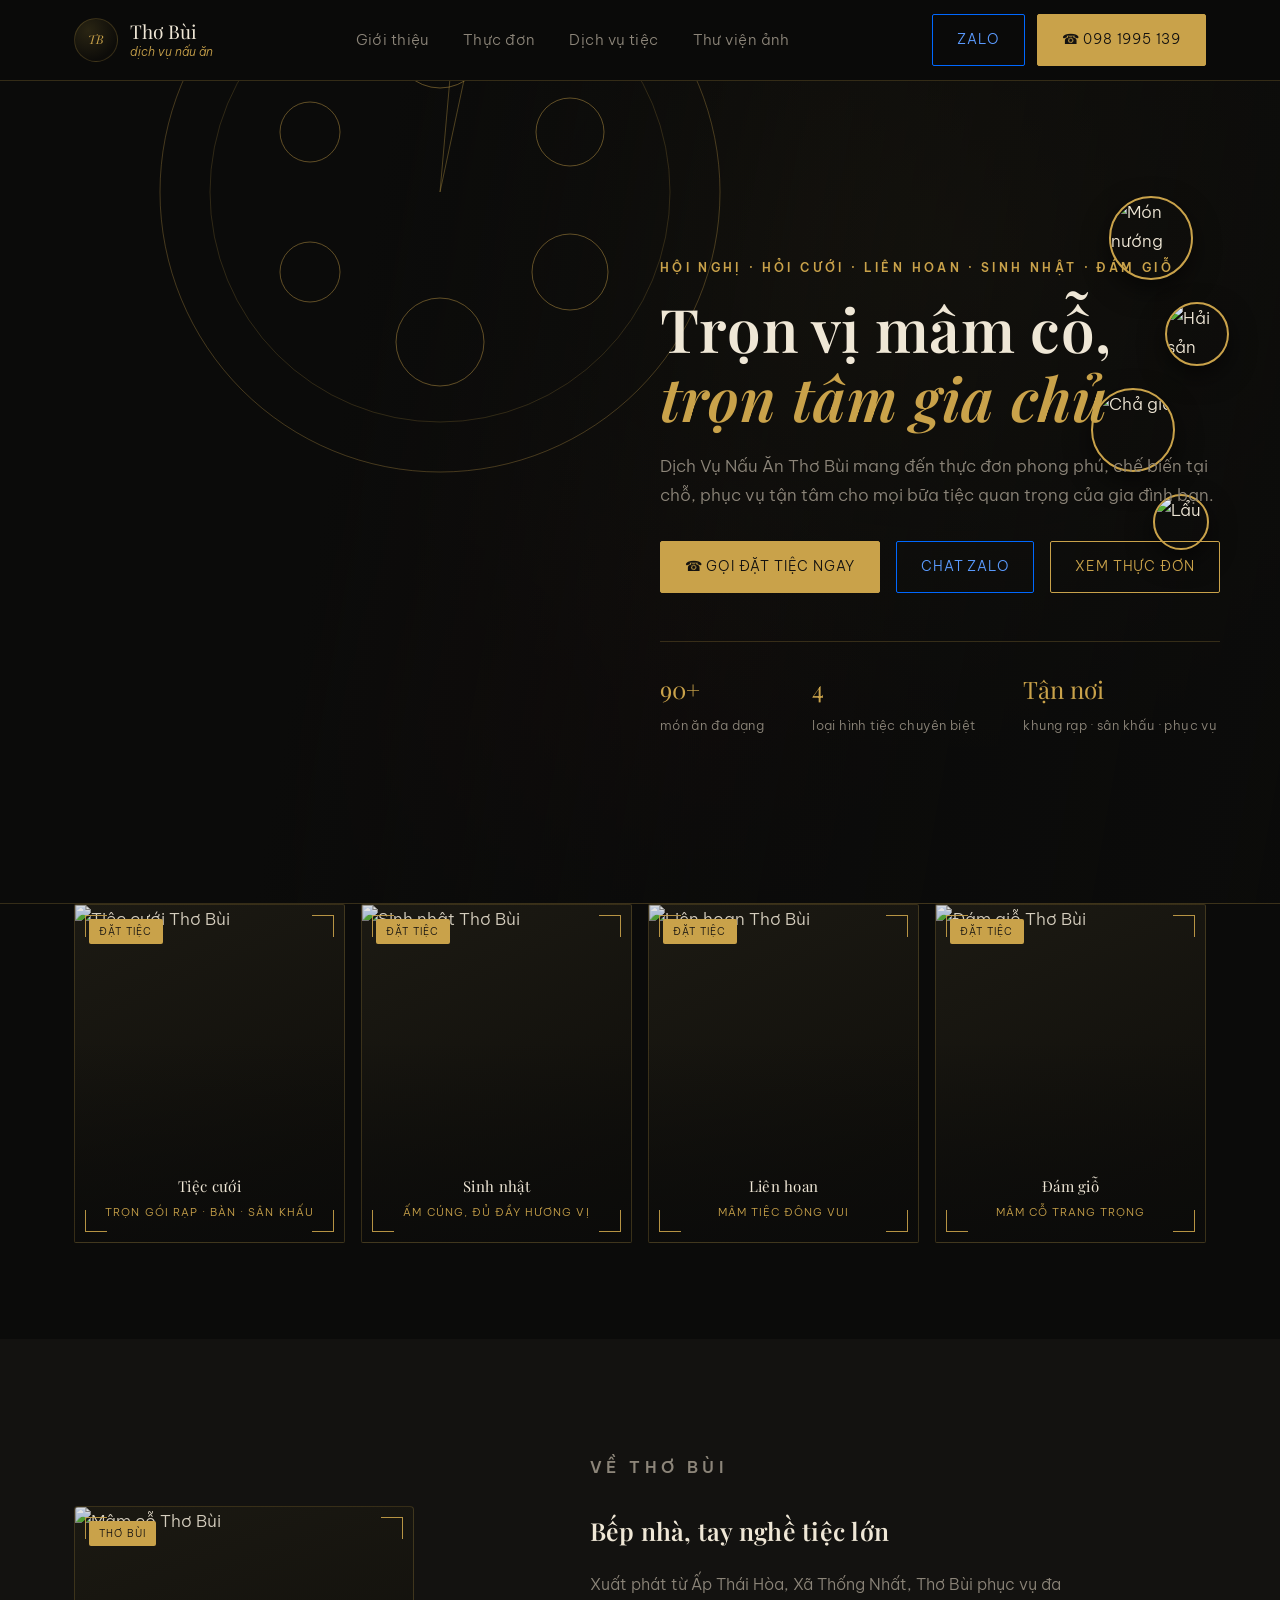
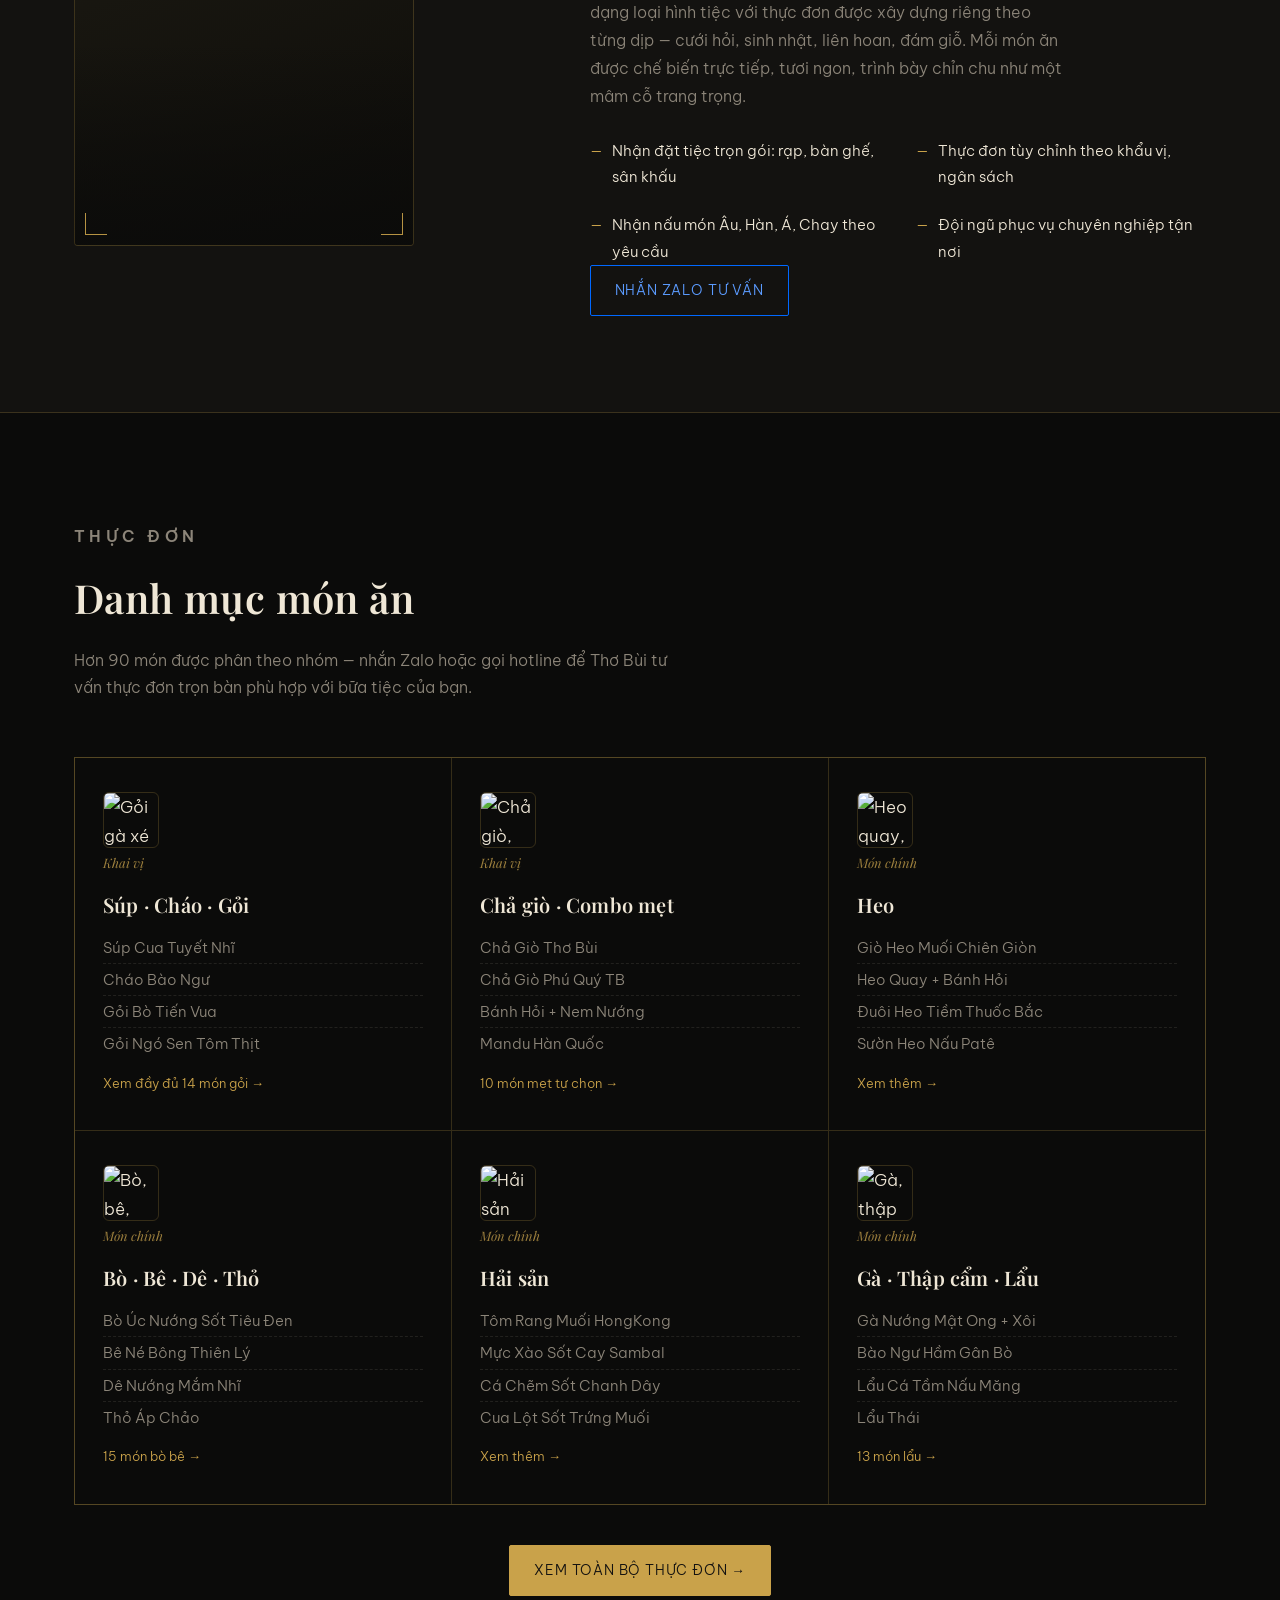
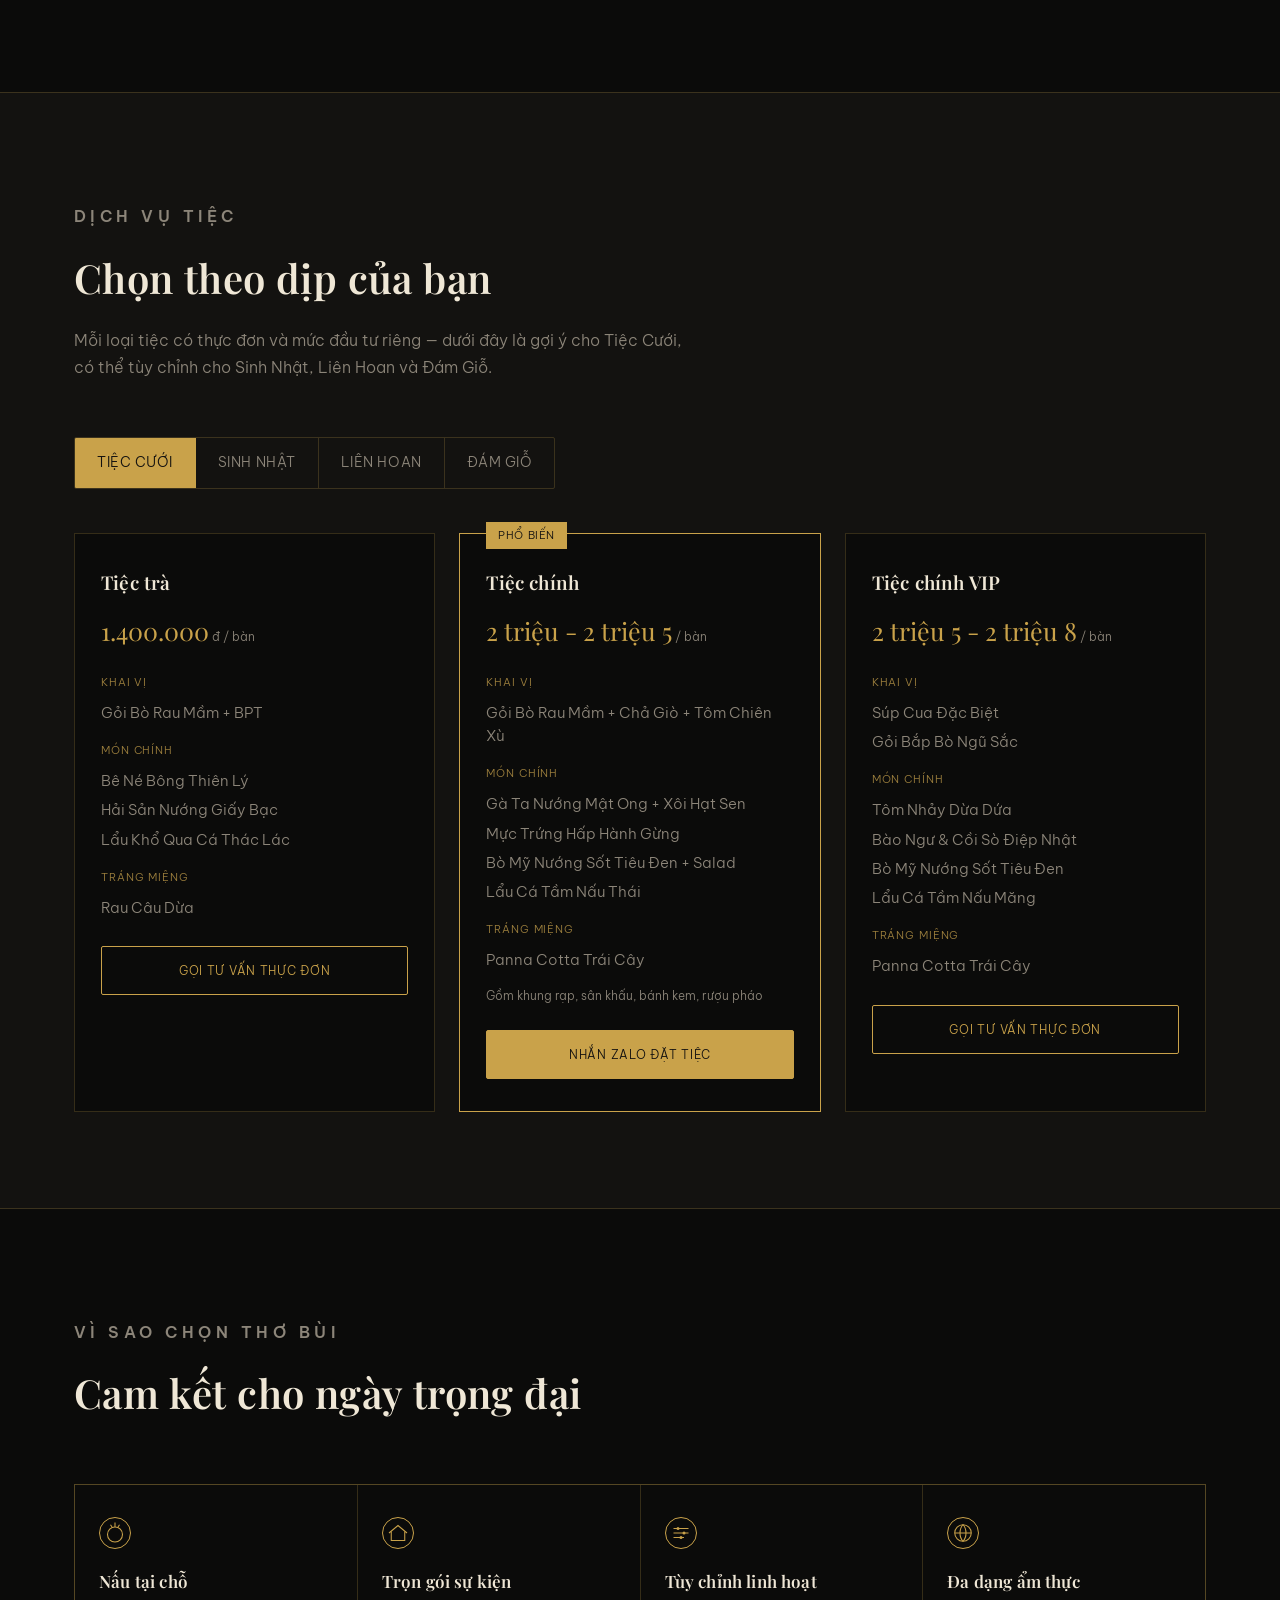
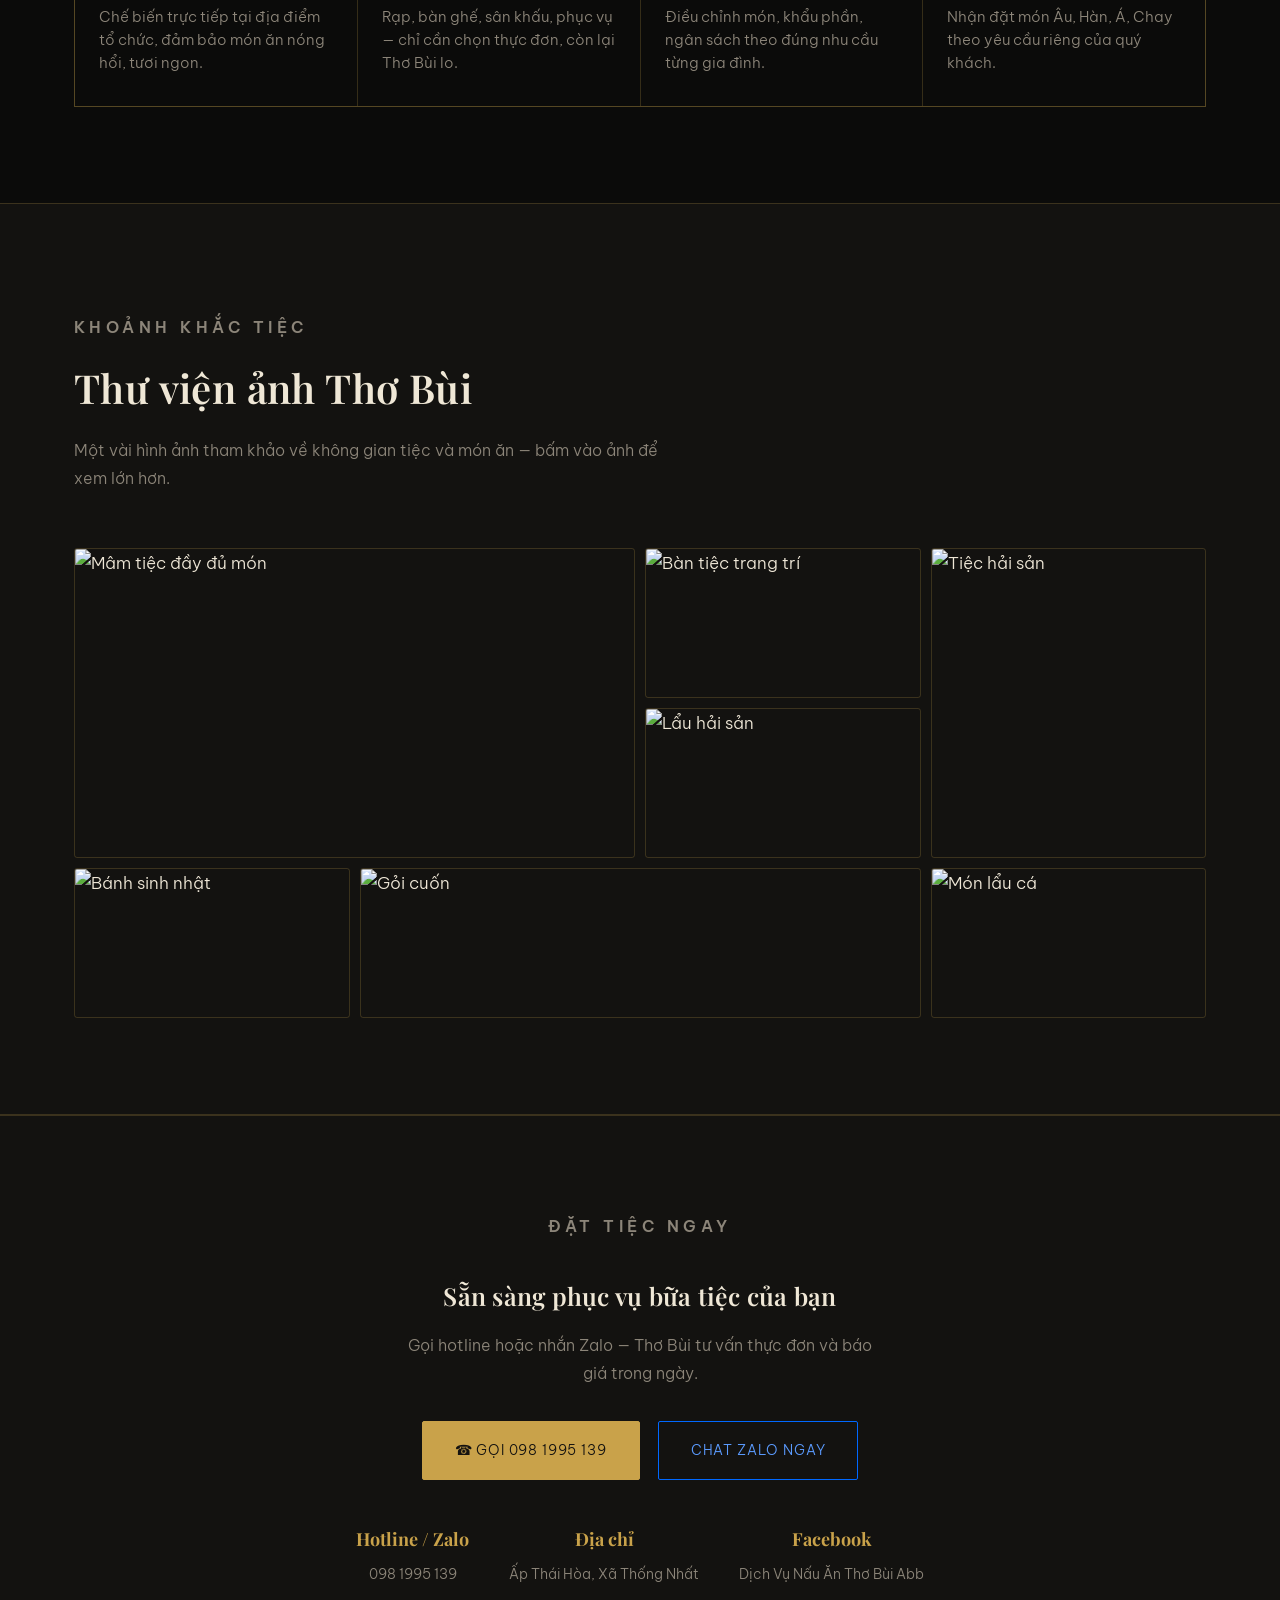
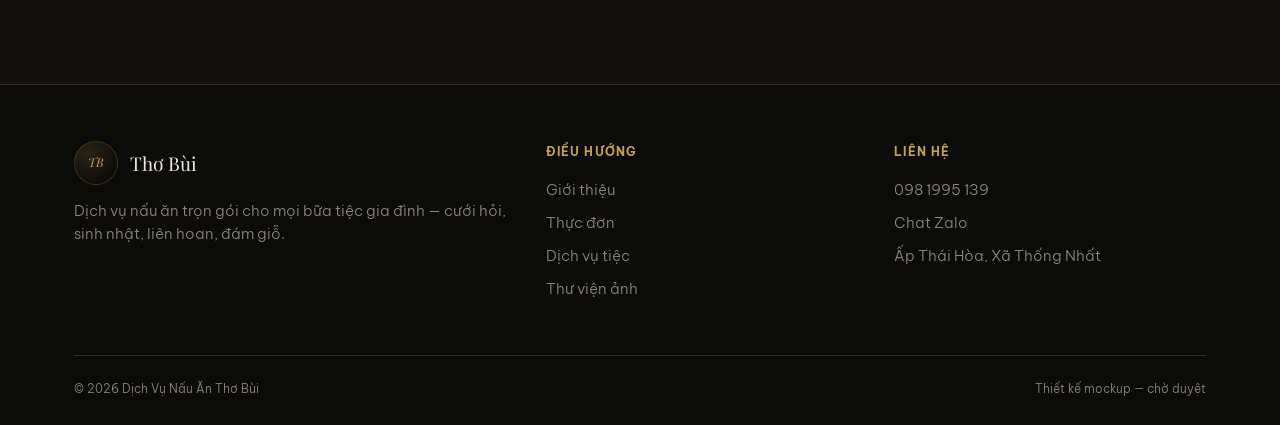
==== commit 17a44354: "Add files via upload" ====
--- a/index.html
+++ b/index.html
@@ -3,11 +3,29 @@
 <head>
 <meta charset="UTF-8">
 <meta name="viewport" content="width=device-width, initial-scale=1.0">
-<title>Thơ Bùi — Dịch vụ nấu ăn</title>
+<title>Dịch vụ nấu ăn Thơ Bùi - Xã Thống Nhất Đồng Nai</title>
+<meta name="description" content="Dịch vụ nấu ăn trọn gói cho mọi bữa tiệc gia đình — cưới hỏi, sinh nhật, liên hoan, đám giỗ,... Ngoài ra: Thơ Bùi nhận nấu món theo yêu cầu — Âu, Hàn, Á, Chay… theo mong muốn riêng của quý khách" />
 <link rel="icon" href="data:image/svg+xml,%3Csvg xmlns='http://www.w3.org/2000/svg' viewBox='0 0 100 100'%3E%3Crect width='100' height='100' rx='20' fill='%230d0c09'/%3E%3Ctext x='50' y='68' font-size='52' text-anchor='middle' font-family='Georgia,serif' fill='%23c9a24a'%3ET%3C/text%3E%3C/svg%3E">
 <link rel="preconnect" href="https://fonts.googleapis.com">
 <link href="https://fonts.googleapis.com/css2?family=Playfair+Display:ital,wght@0,500;0,600;0,700;1,500&family=Be+Vietnam+Pro:wght@300;400;500;600;700&display=swap" rel="stylesheet">
 <link rel="stylesheet" href="css/style.css">
+<script type="application/ld+json">
+{
+  "@context": "https://schema.org",
+  "@type": "BlogPosting",
+  "headline": "Dịch vụ nấu ăn Thơ Bùi - Xã Thống Nhất Đồng Nai",
+  "description": "Dịch vụ nấu ăn trọn gói cho mọi bữa tiệc gia đình — cưới hỏi, sinh nhật, liên hoan, đám giỗ,... Ngoài ra: Thơ Bùi nhận nấu món theo yêu cầu — Âu, Hàn, Á, Chay… theo mong muốn riêng của quý khách.",
+  "image": "https://www.dvnathobui.com/images/dvnathobui.jpg",
+  "author": {
+    "@type": "Person",
+    "name": "dvnathobui"
+  },
+  "publisher": {
+    "@type": "Organization",
+    "name": "https://www.dvnathobui.com"
+  }
+}
+</script>
 </head>
 <body>
 
@@ -192,7 +210,7 @@
       <div class="pkg-card featured">
         <span class="pkg-badge">Phổ biến</span>
         <h4>Tiệc chính</h4>
-        <p class="pkg-price">2.500.000<span> đ / bàn</span></p>
+        <p class="pkg-price">2 triệu - 2 triệu 5<span> / bàn</span></p>
         <p class="grp">Khai vị</p><p class="item">Gỏi Bò Rau Mầm + Chả Giò + Tôm Chiên Xù</p>
         <p class="grp">Món chính</p><p class="item">Gà Ta Nướng Mật Ong + Xôi Hạt Sen</p><p class="item">Mực Trứng Hấp Hành Gừng</p><p class="item">Bò Mỹ Nướng Sốt Tiêu Đen + Salad</p><p class="item">Lẩu Cá Tầm Nấu Thái</p>
         <p class="grp">Tráng miệng</p><p class="item">Panna Cotta Trái Cây</p>
@@ -201,7 +219,7 @@
       </div>
       <div class="pkg-card">
         <h4>Tiệc chính VIP</h4>
-        <p class="pkg-price">2.800.000<span> đ / bàn</span></p>
+        <p class="pkg-price">2 triệu 5 - 2 triệu 8<span> / bàn</span></p>
         <p class="grp">Khai vị</p><p class="item">Súp Cua Đặc Biệt</p><p class="item">Gỏi Bắp Bò Ngũ Sắc</p>
         <p class="grp">Món chính</p><p class="item">Tôm Nhảy Dừa Dứa</p><p class="item">Bào Ngư & Cồi Sò Điệp Nhật</p><p class="item">Bò Mỹ Nướng Sốt Tiêu Đen</p><p class="item">Lẩu Cá Tầm Nấu Măng</p>
         <p class="grp">Tráng miệng</p><p class="item">Panna Cotta Trái Cây</p>
@@ -308,7 +326,7 @@
 <div class="sticky-bar">
   <div class="sticky-bar-inner">
     <a class="call" href="tel:0981995139">☎ Gọi ngay</a>
-    <a class="zalo" href="https://zalo.me/0981995139">Chat Zalo</a>
+    <a class="zalo" target="_blank" href="https://zalo.me/0981995139">Chat Zalo</a>
   </div>
 </div>
 
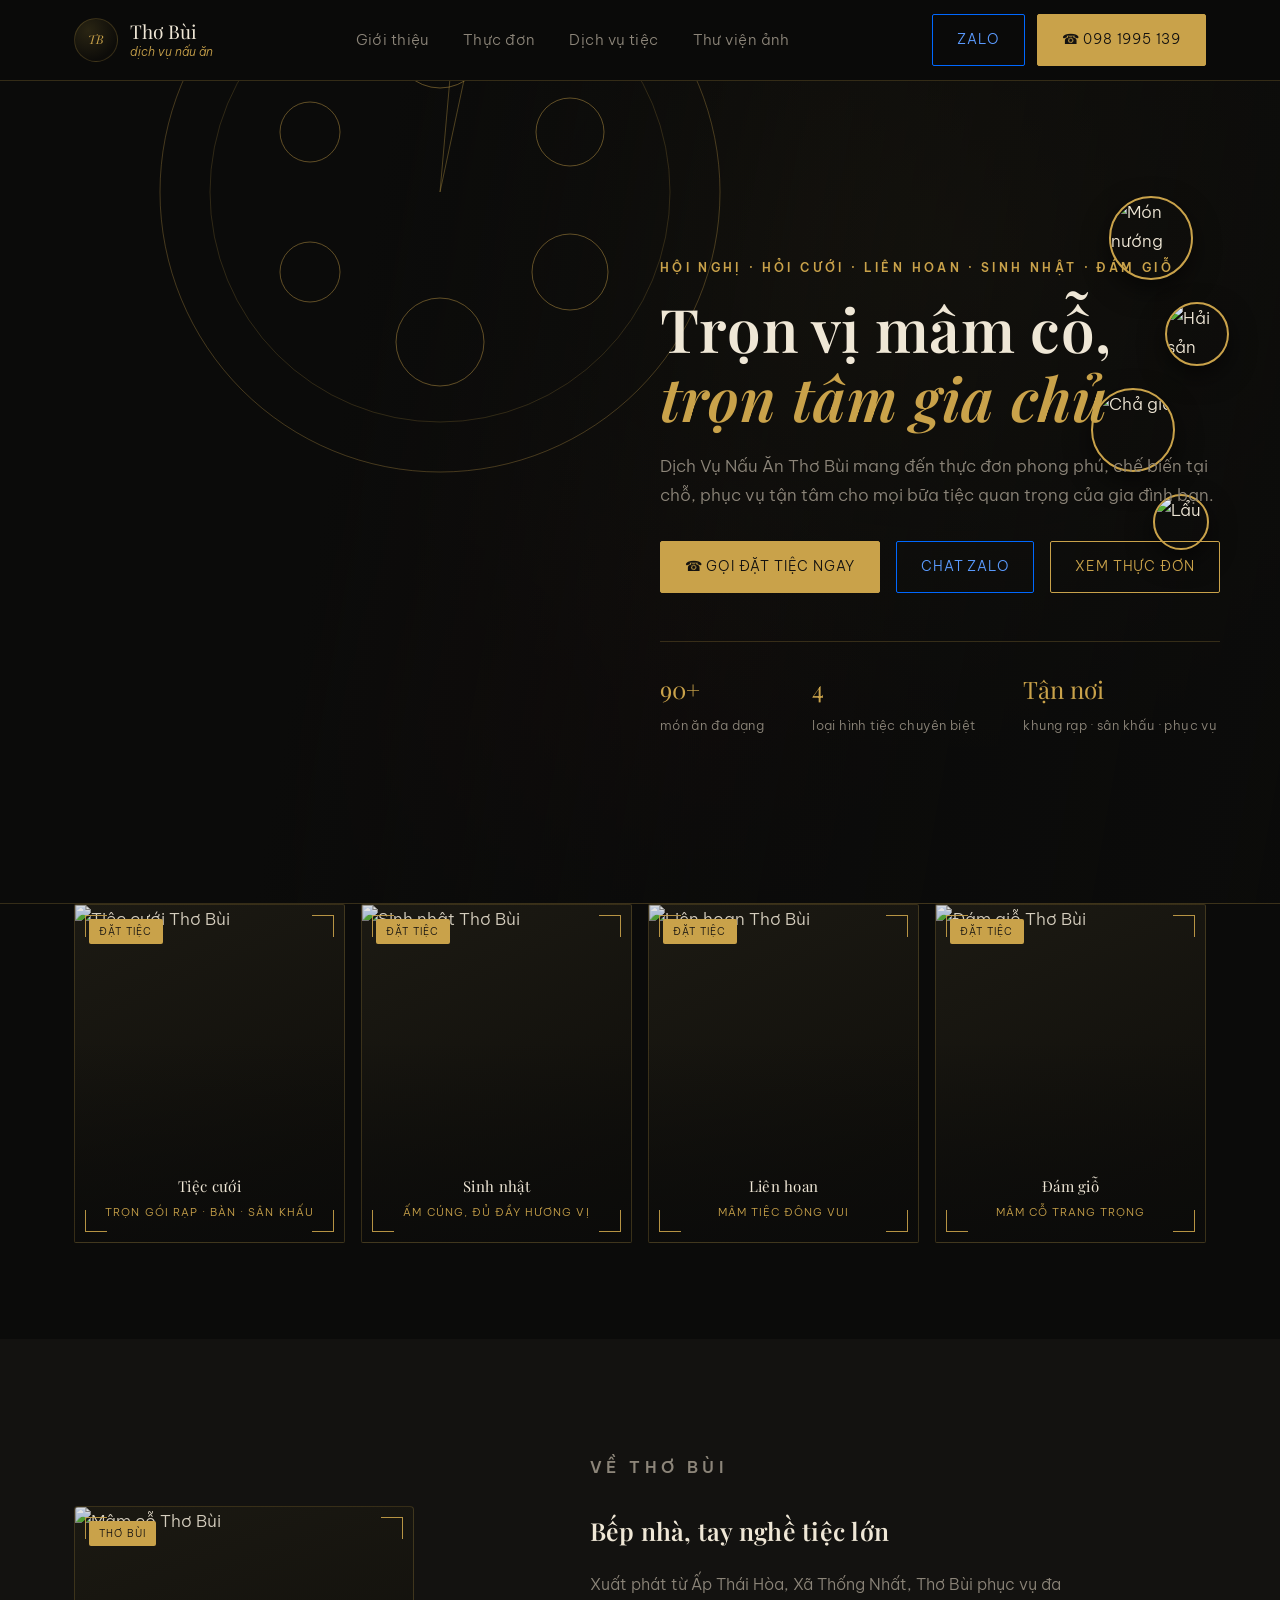
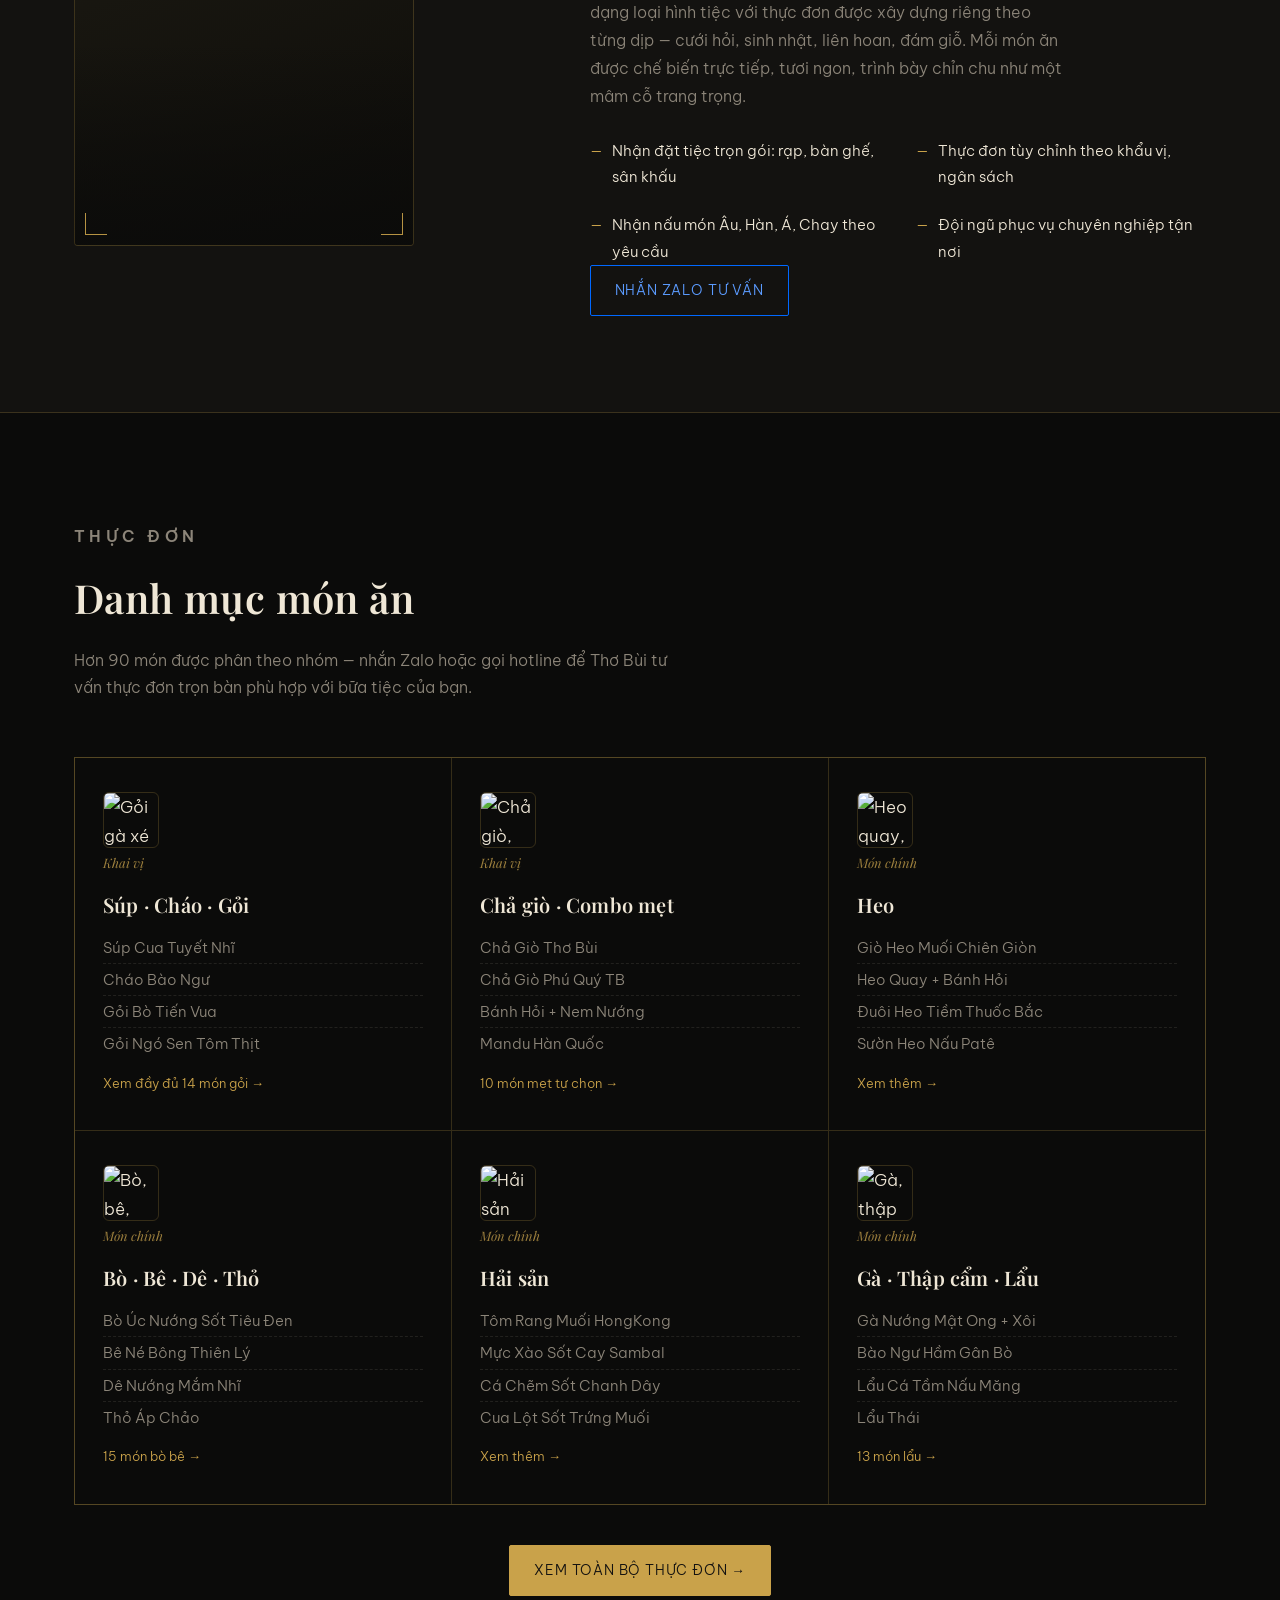
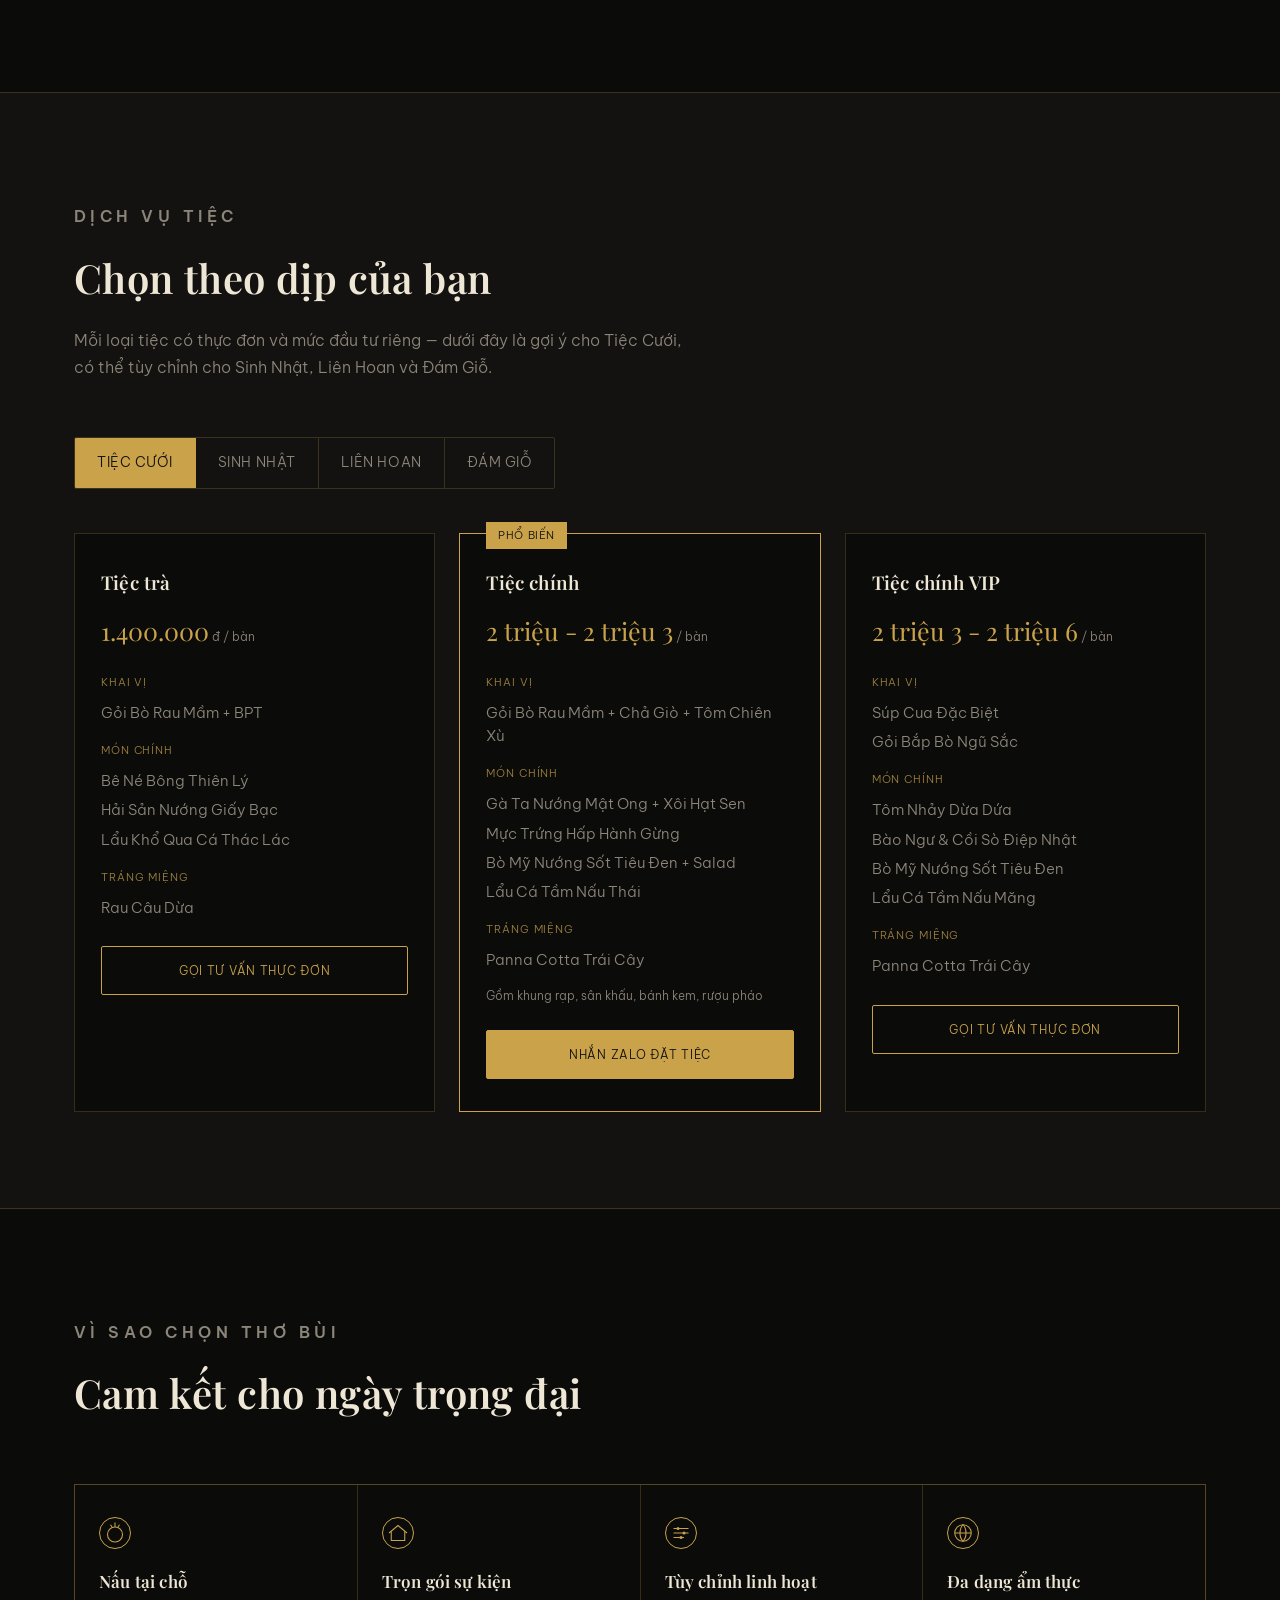
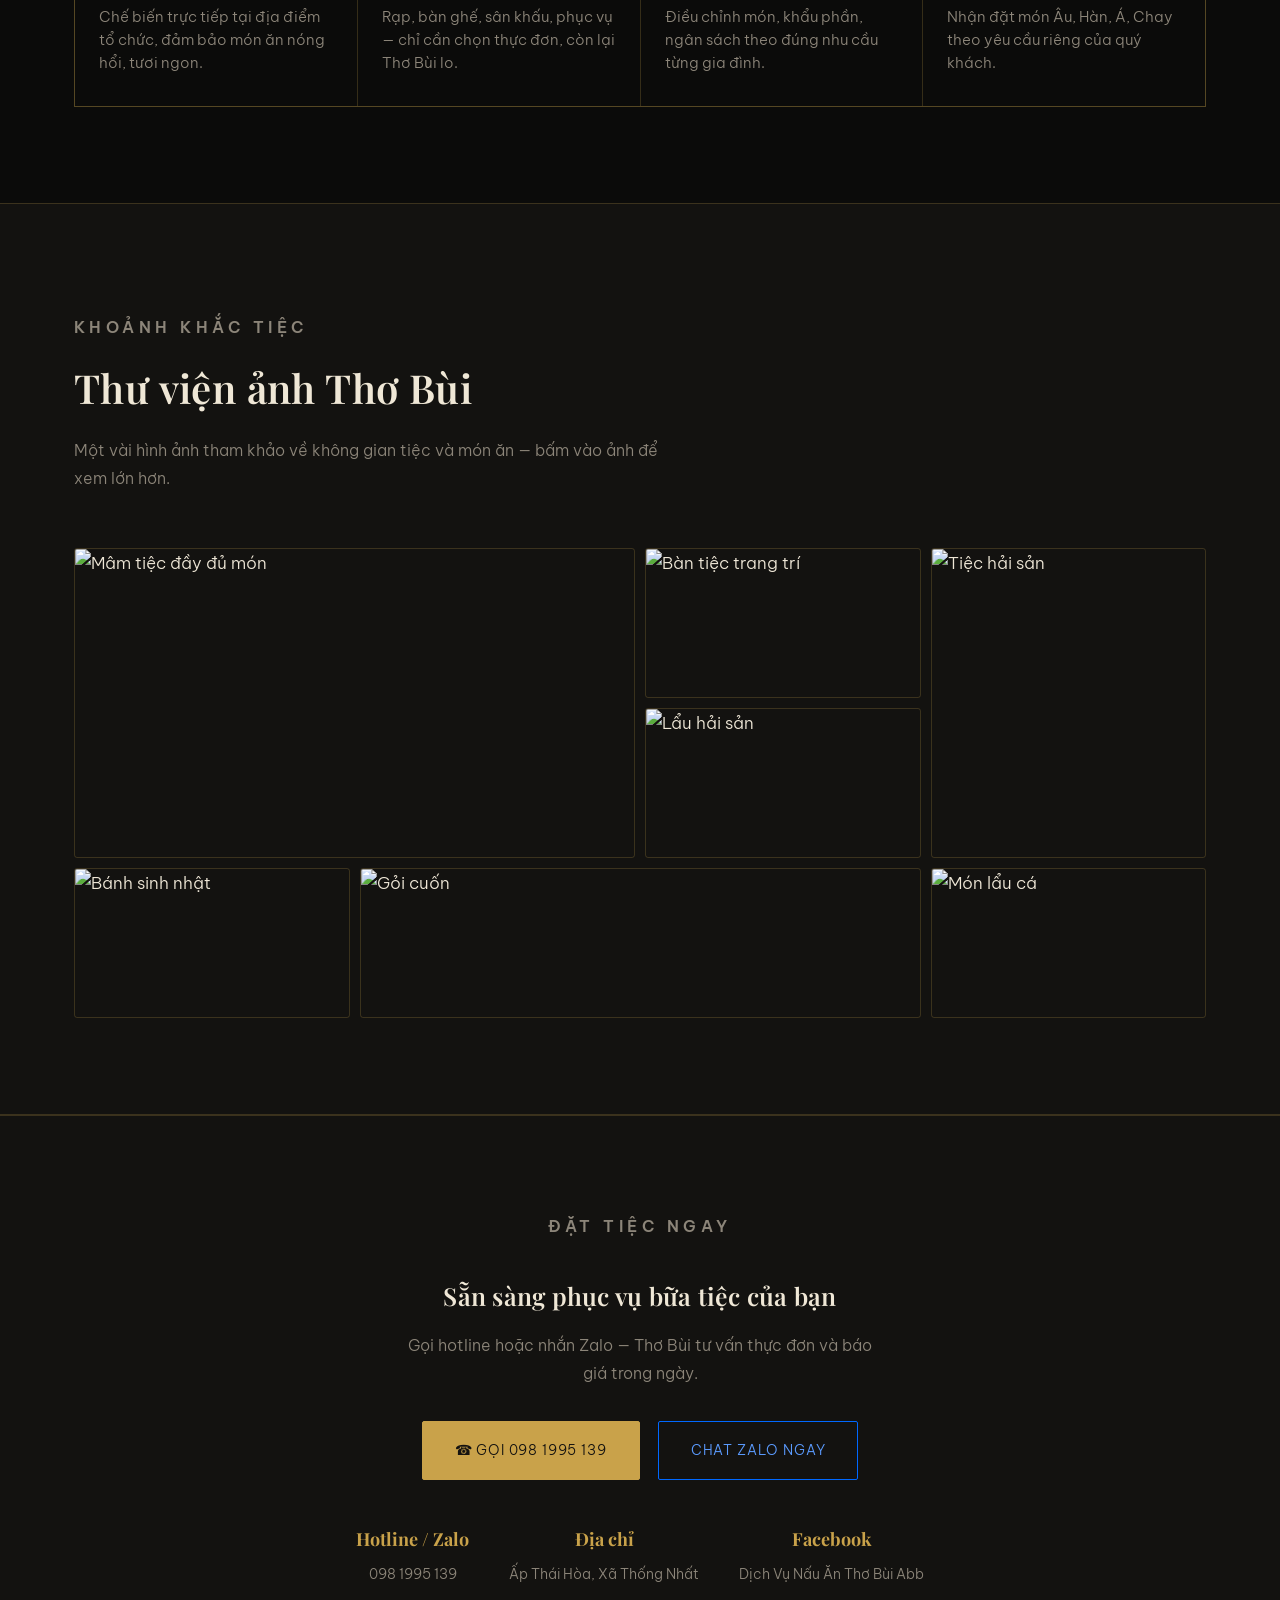
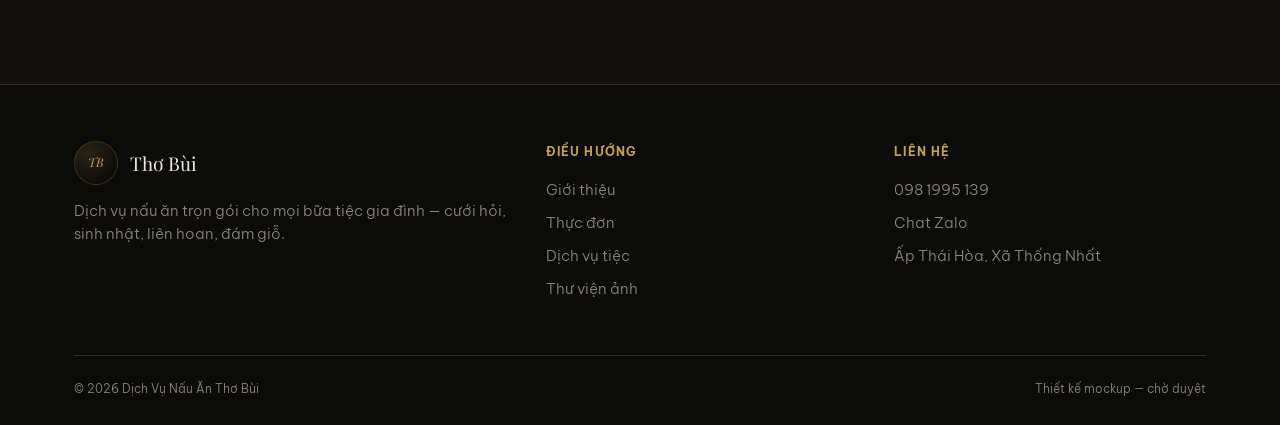
==== commit 34d0c85c: "Add files via upload" ====
--- a/index.html
+++ b/index.html
@@ -210,7 +210,7 @@
       <div class="pkg-card featured">
         <span class="pkg-badge">Phổ biến</span>
         <h4>Tiệc chính</h4>
-        <p class="pkg-price">2 triệu - 2 triệu 5<span> / bàn</span></p>
+        <p class="pkg-price">2 triệu - 2 triệu 3<span> / bàn</span></p>
         <p class="grp">Khai vị</p><p class="item">Gỏi Bò Rau Mầm + Chả Giò + Tôm Chiên Xù</p>
         <p class="grp">Món chính</p><p class="item">Gà Ta Nướng Mật Ong + Xôi Hạt Sen</p><p class="item">Mực Trứng Hấp Hành Gừng</p><p class="item">Bò Mỹ Nướng Sốt Tiêu Đen + Salad</p><p class="item">Lẩu Cá Tầm Nấu Thái</p>
         <p class="grp">Tráng miệng</p><p class="item">Panna Cotta Trái Cây</p>
@@ -219,7 +219,7 @@
       </div>
       <div class="pkg-card">
         <h4>Tiệc chính VIP</h4>
-        <p class="pkg-price">2 triệu 5 - 2 triệu 8<span> / bàn</span></p>
+        <p class="pkg-price">2 triệu 3 - 2 triệu 6<span> / bàn</span></p>
         <p class="grp">Khai vị</p><p class="item">Súp Cua Đặc Biệt</p><p class="item">Gỏi Bắp Bò Ngũ Sắc</p>
         <p class="grp">Món chính</p><p class="item">Tôm Nhảy Dừa Dứa</p><p class="item">Bào Ngư & Cồi Sò Điệp Nhật</p><p class="item">Bò Mỹ Nướng Sốt Tiêu Đen</p><p class="item">Lẩu Cá Tầm Nấu Măng</p>
         <p class="grp">Tráng miệng</p><p class="item">Panna Cotta Trái Cây</p>
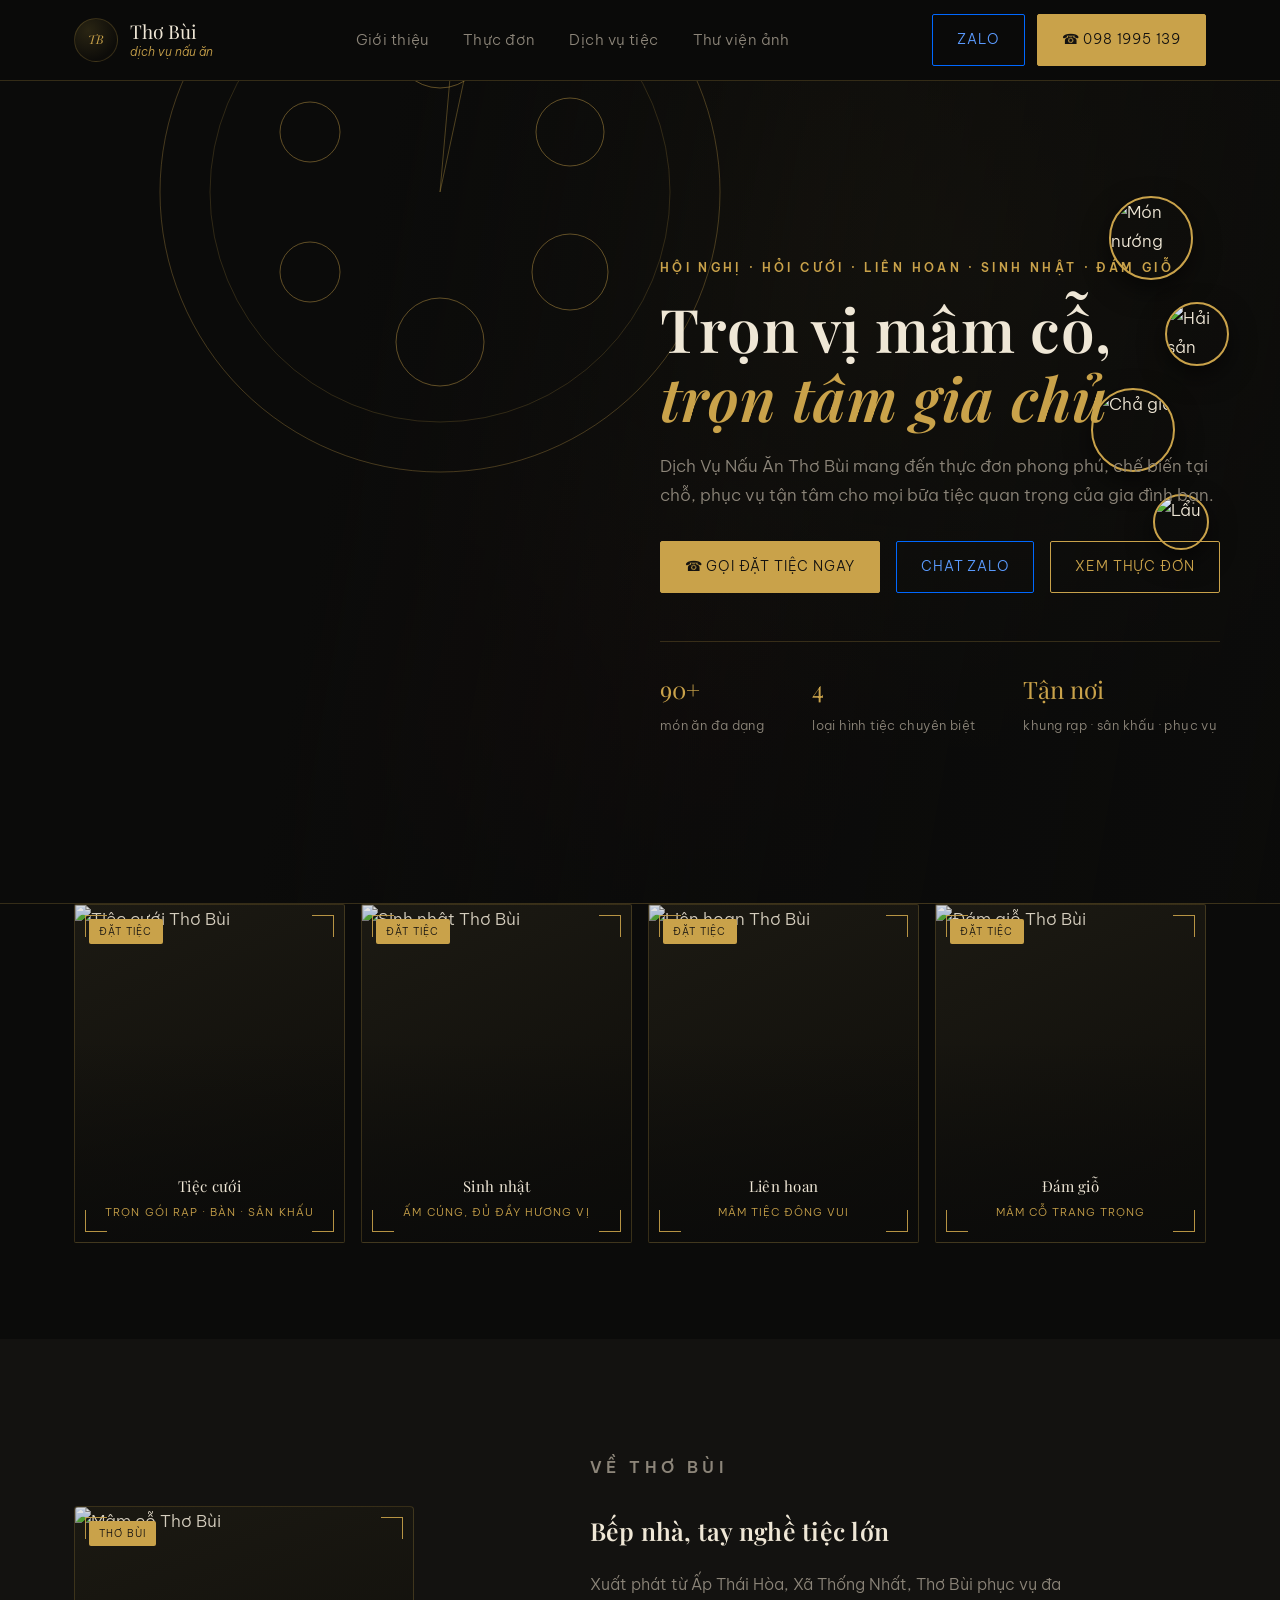
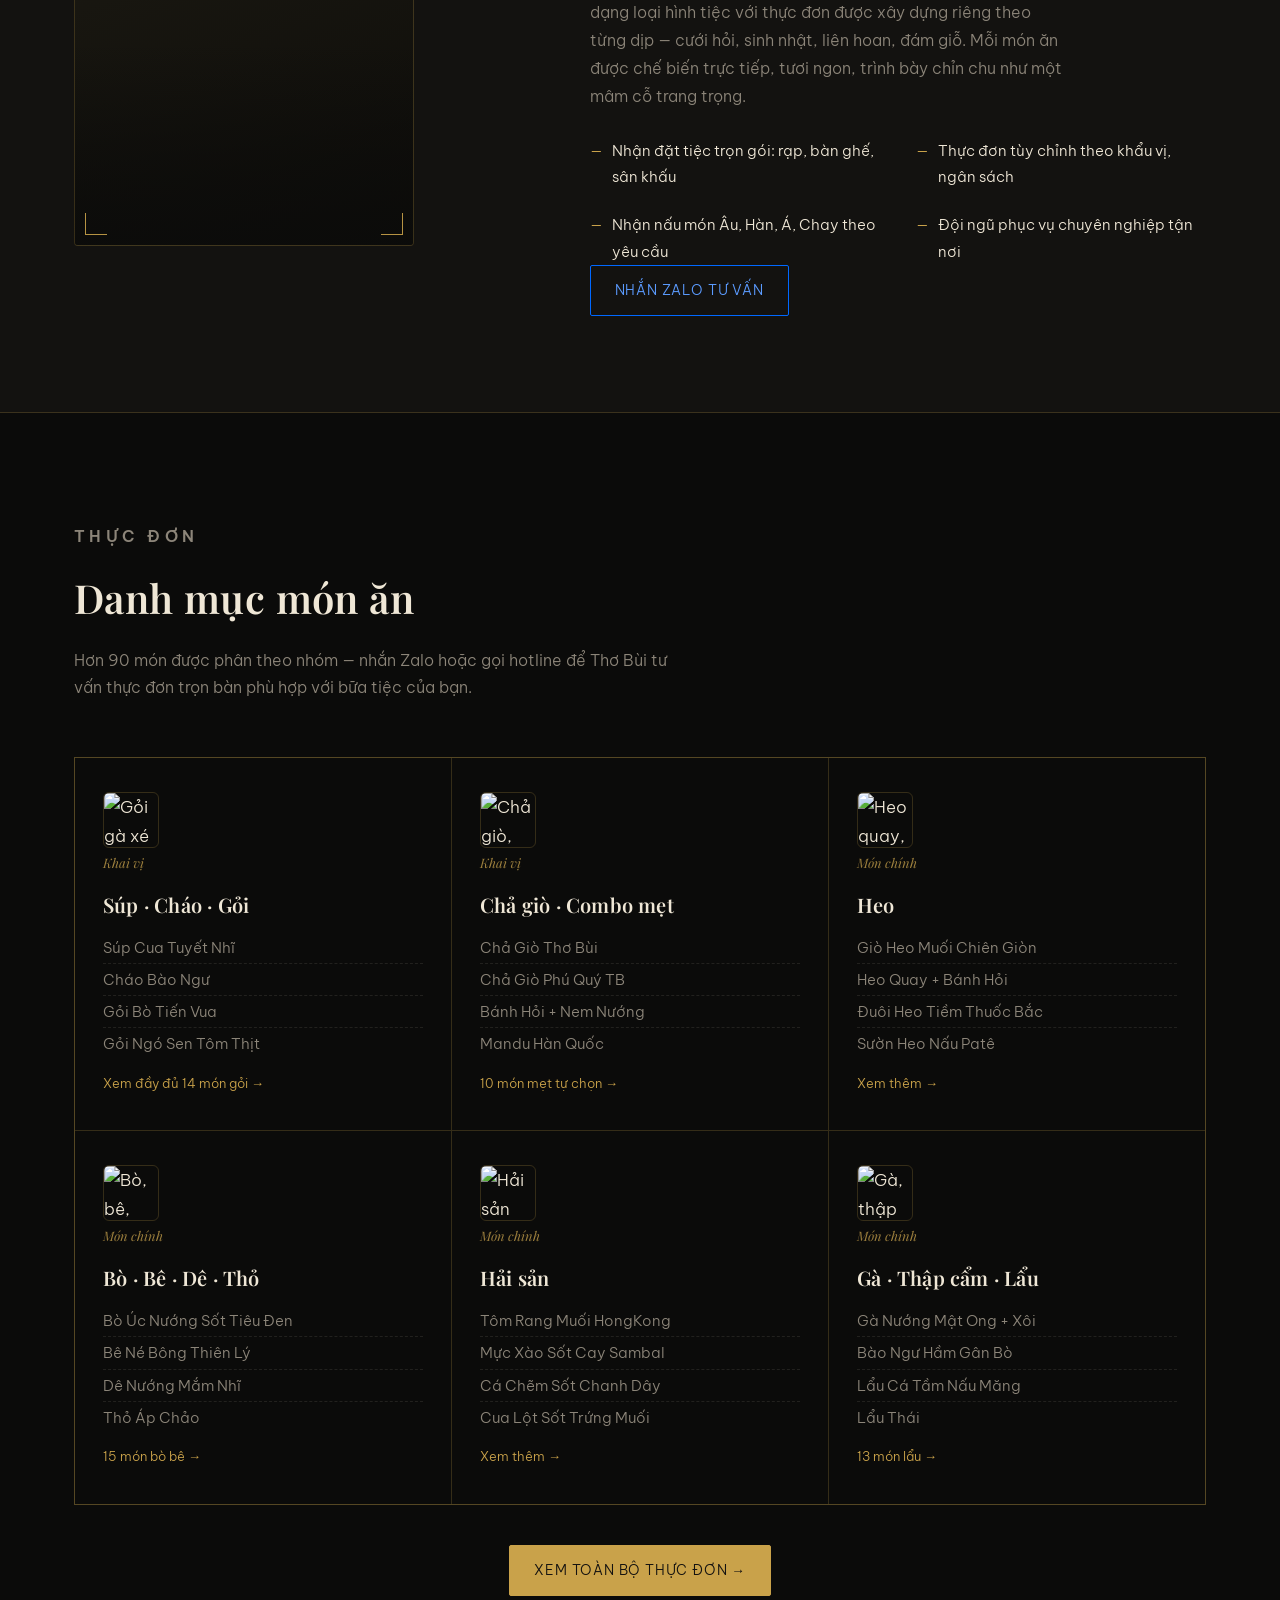
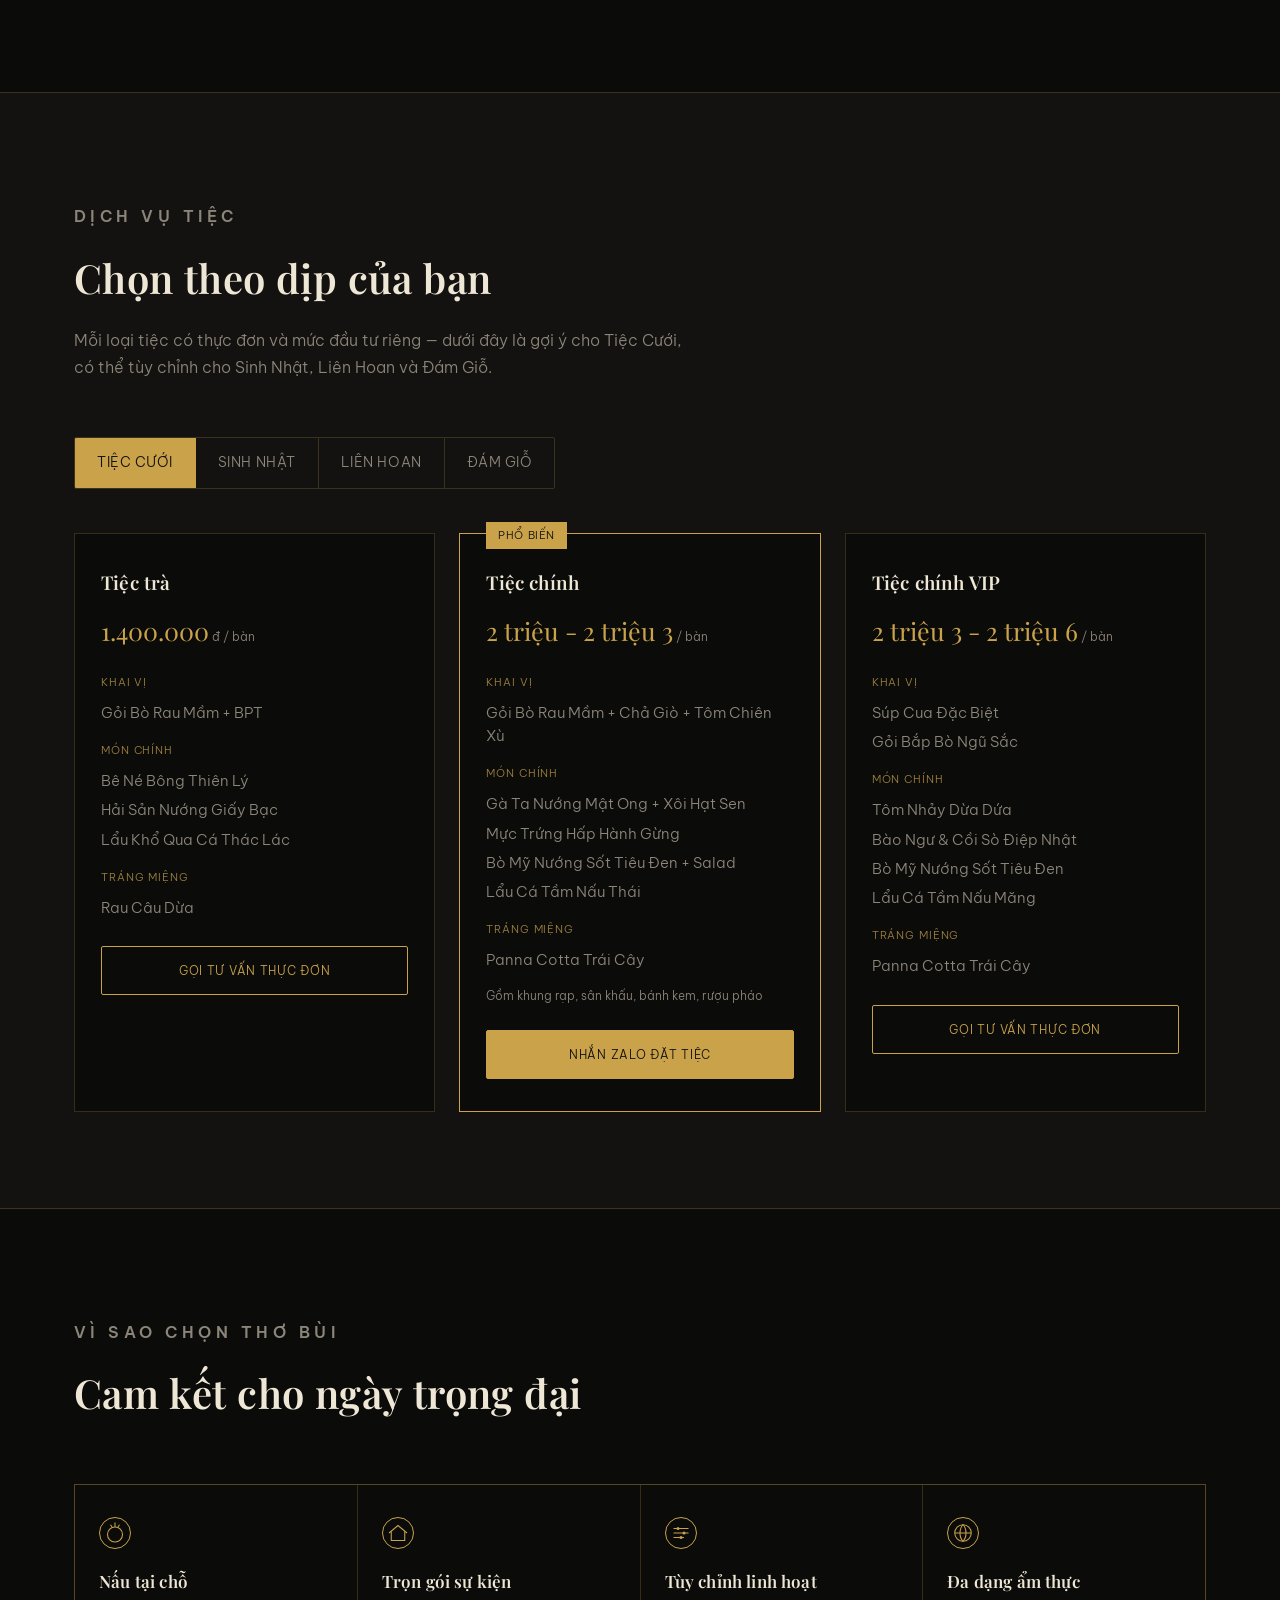
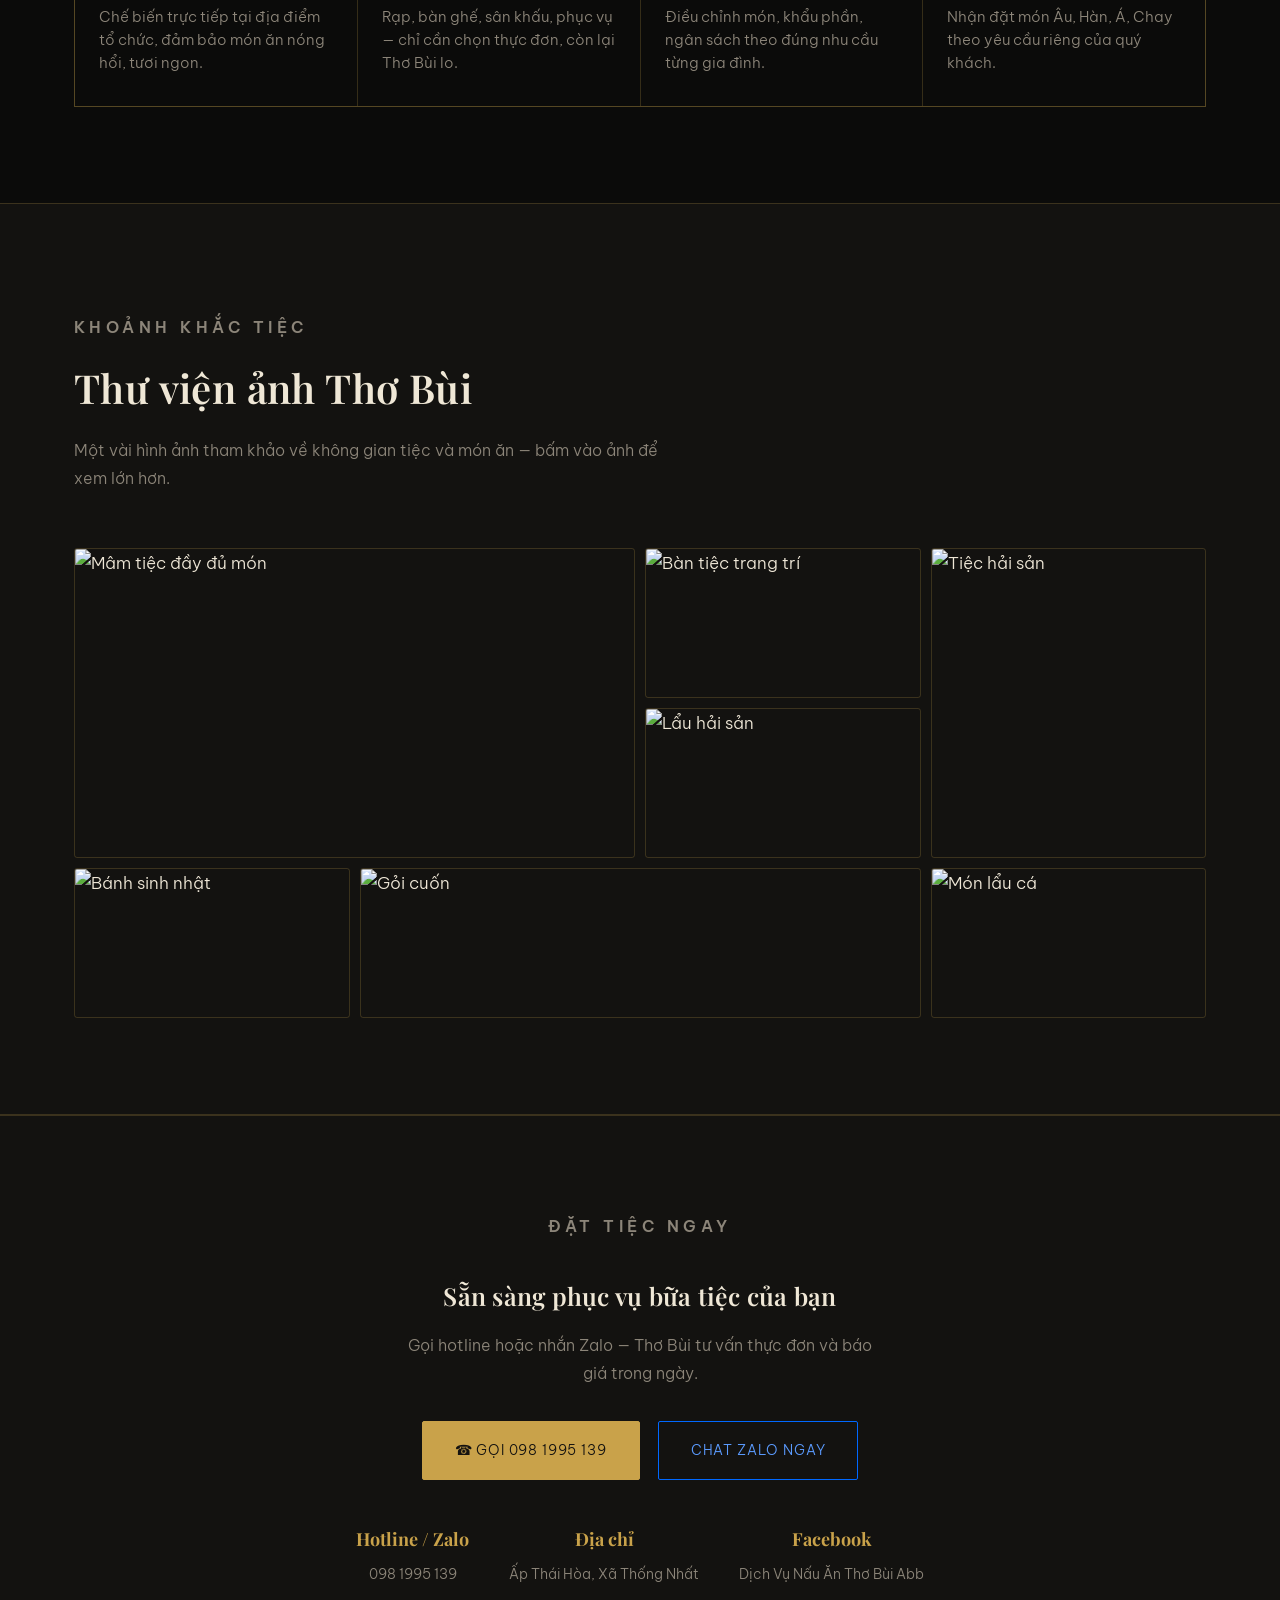
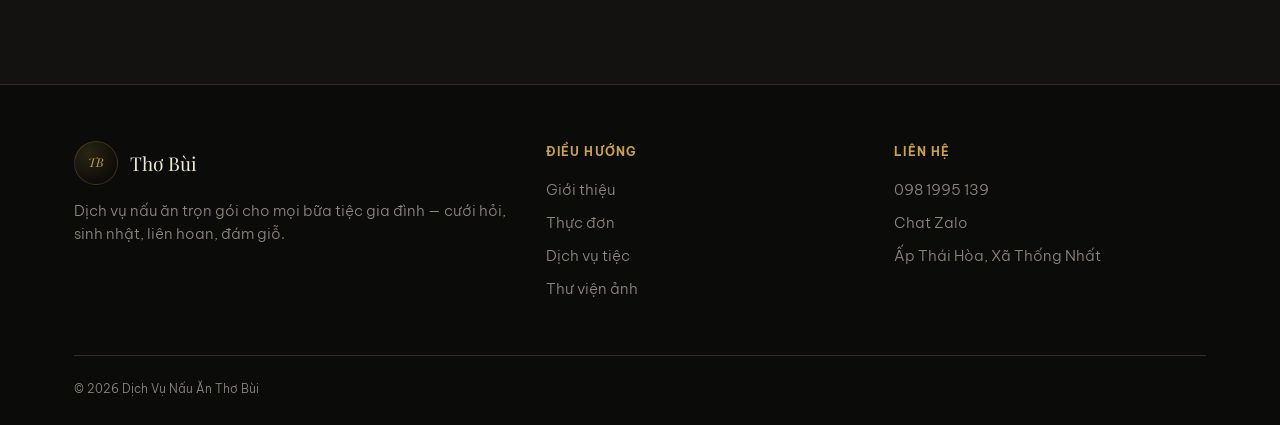
==== commit 935bc5c9: "Add files via upload" ====
--- a/index.html
+++ b/index.html
@@ -318,7 +318,6 @@
     </div>
     <div class="foot-bottom">
       <span>© 2026 Dịch Vụ Nấu Ăn Thơ Bùi</span>
-      <span>Thiết kế mockup — chờ duyệt</span>
     </div>
   </div>
 </footer>
